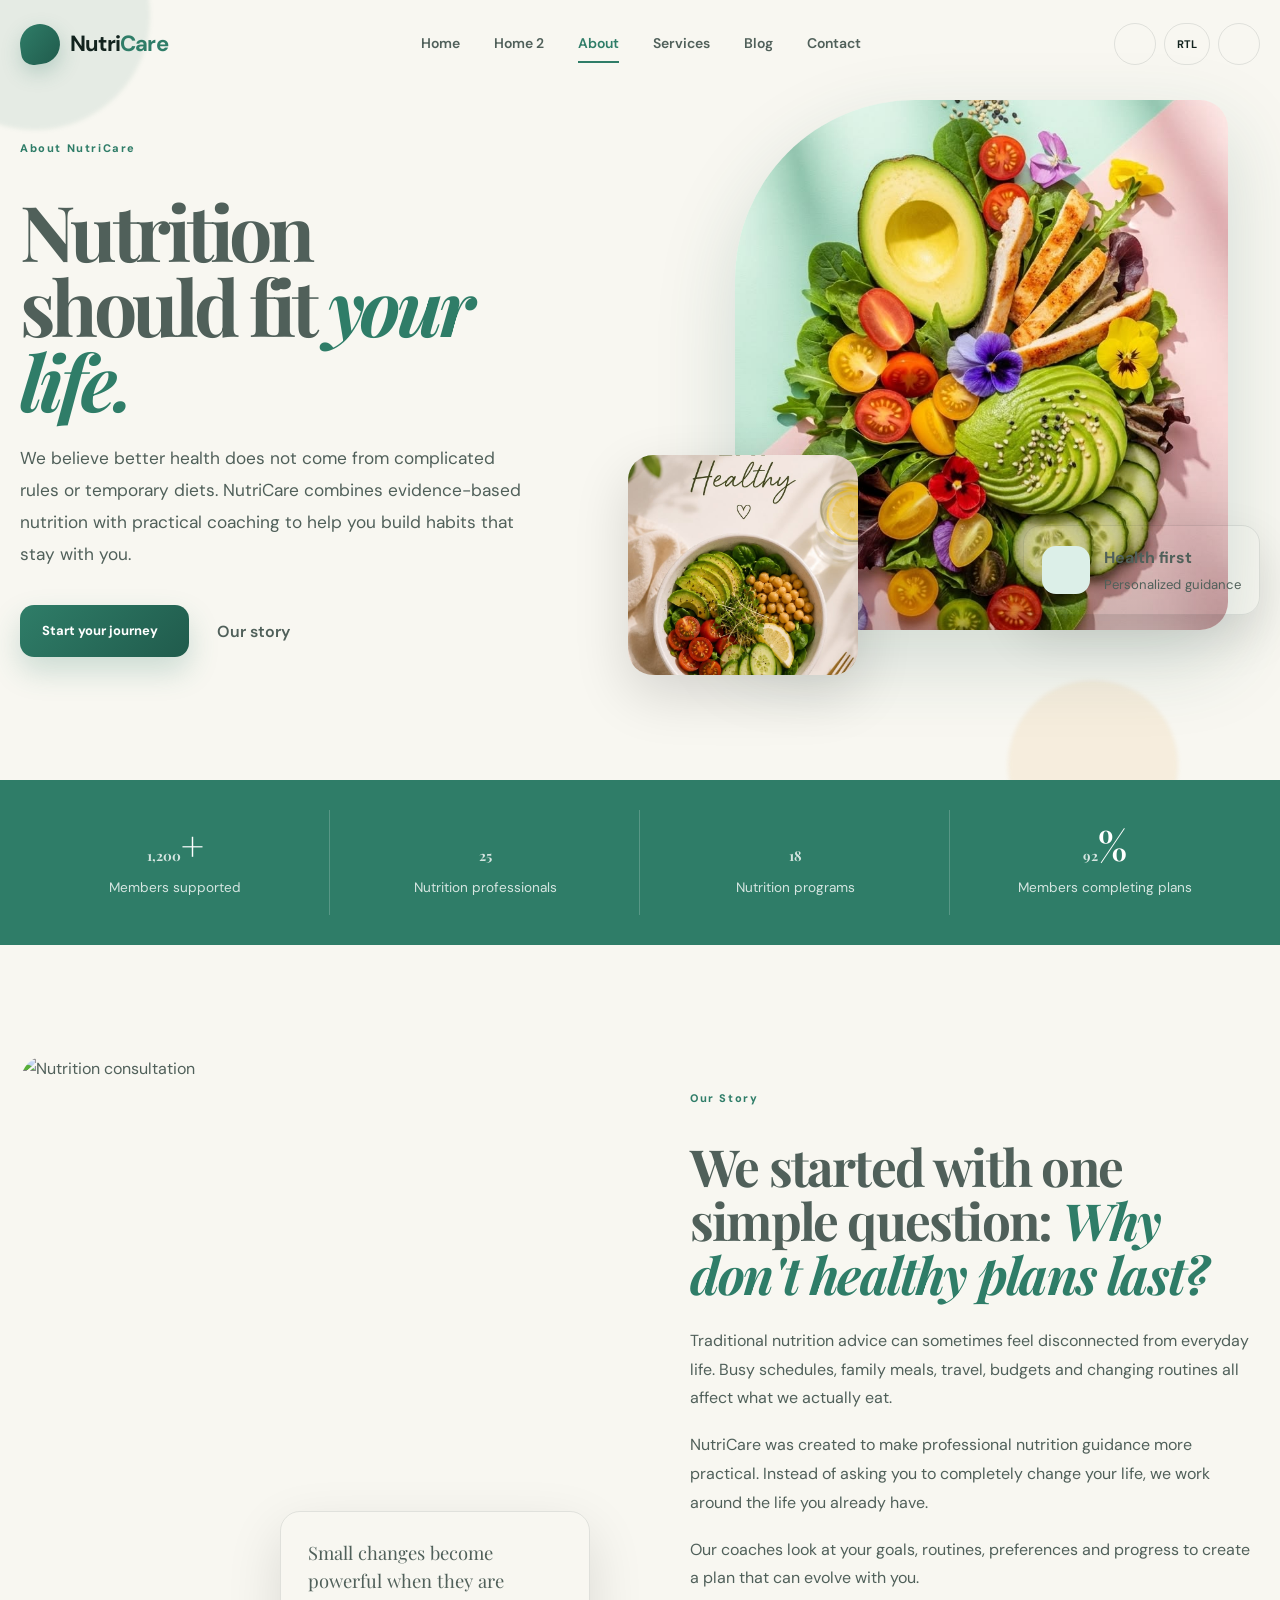
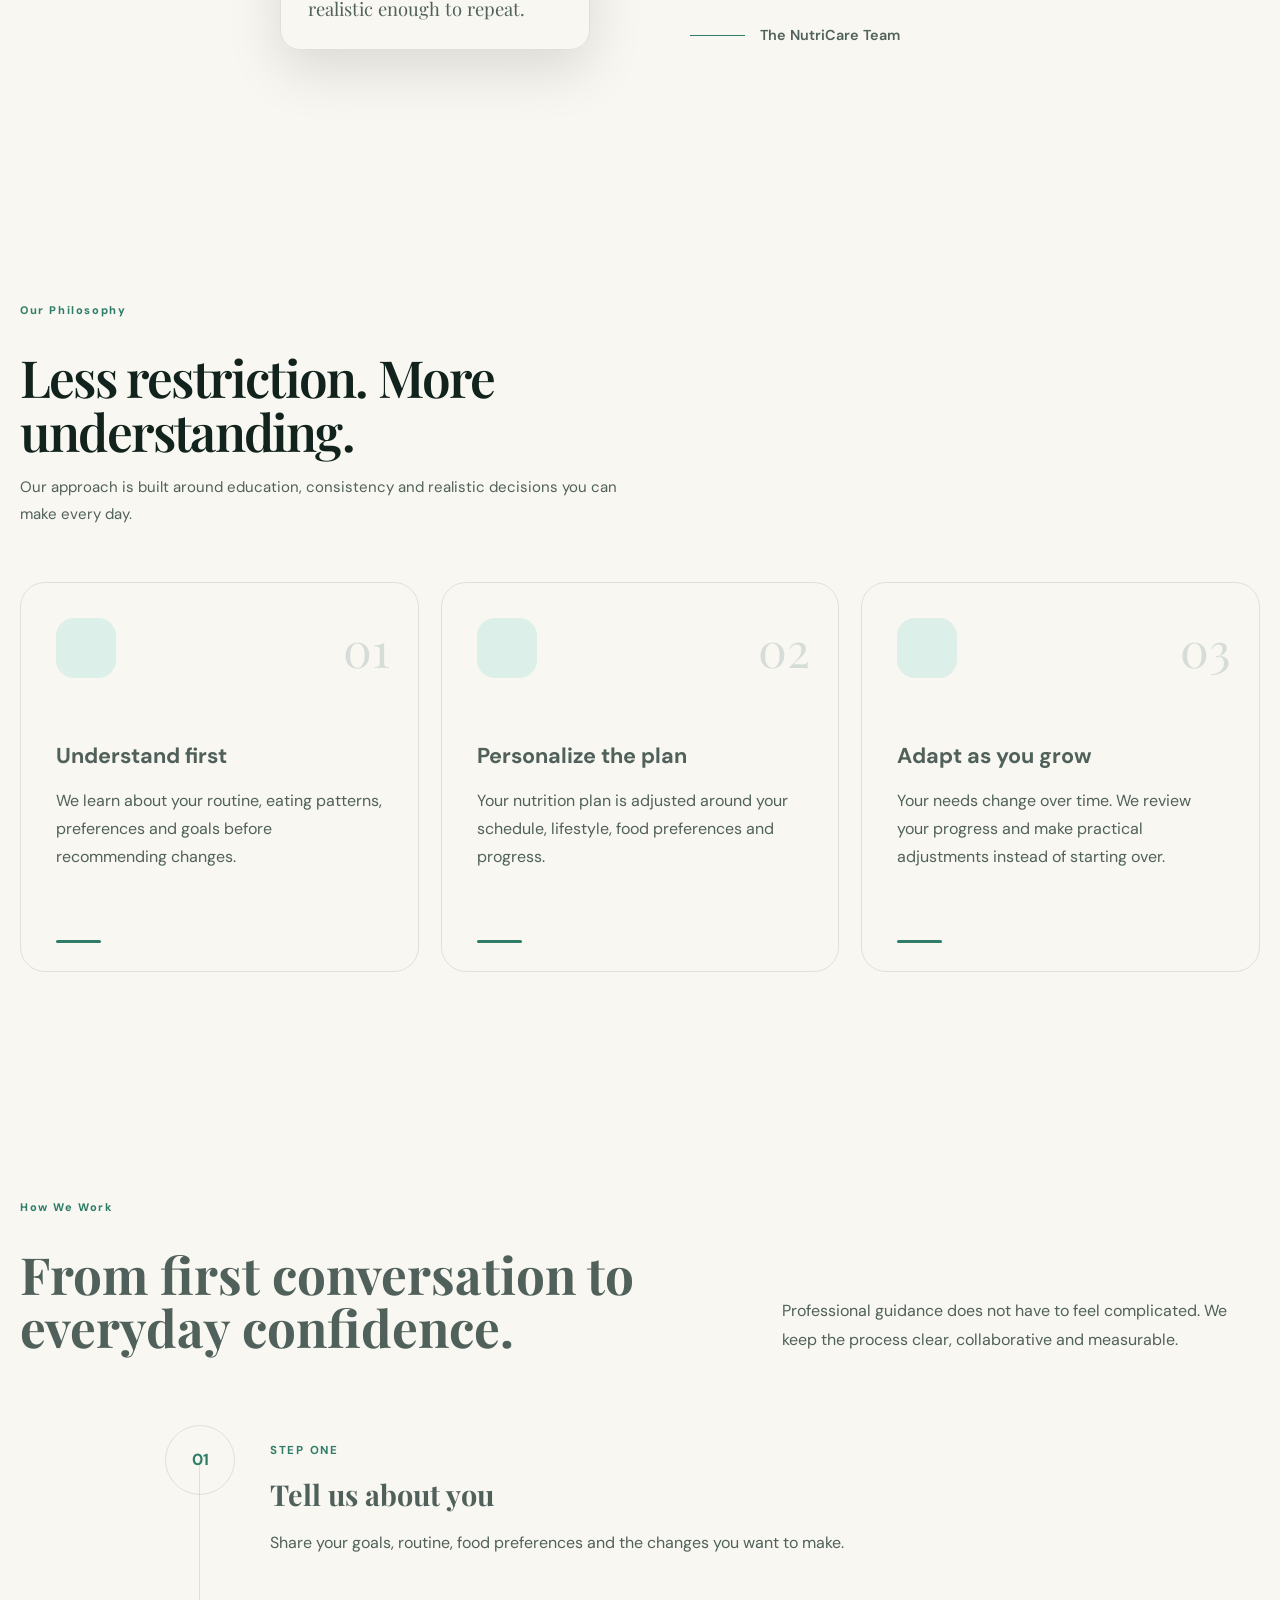
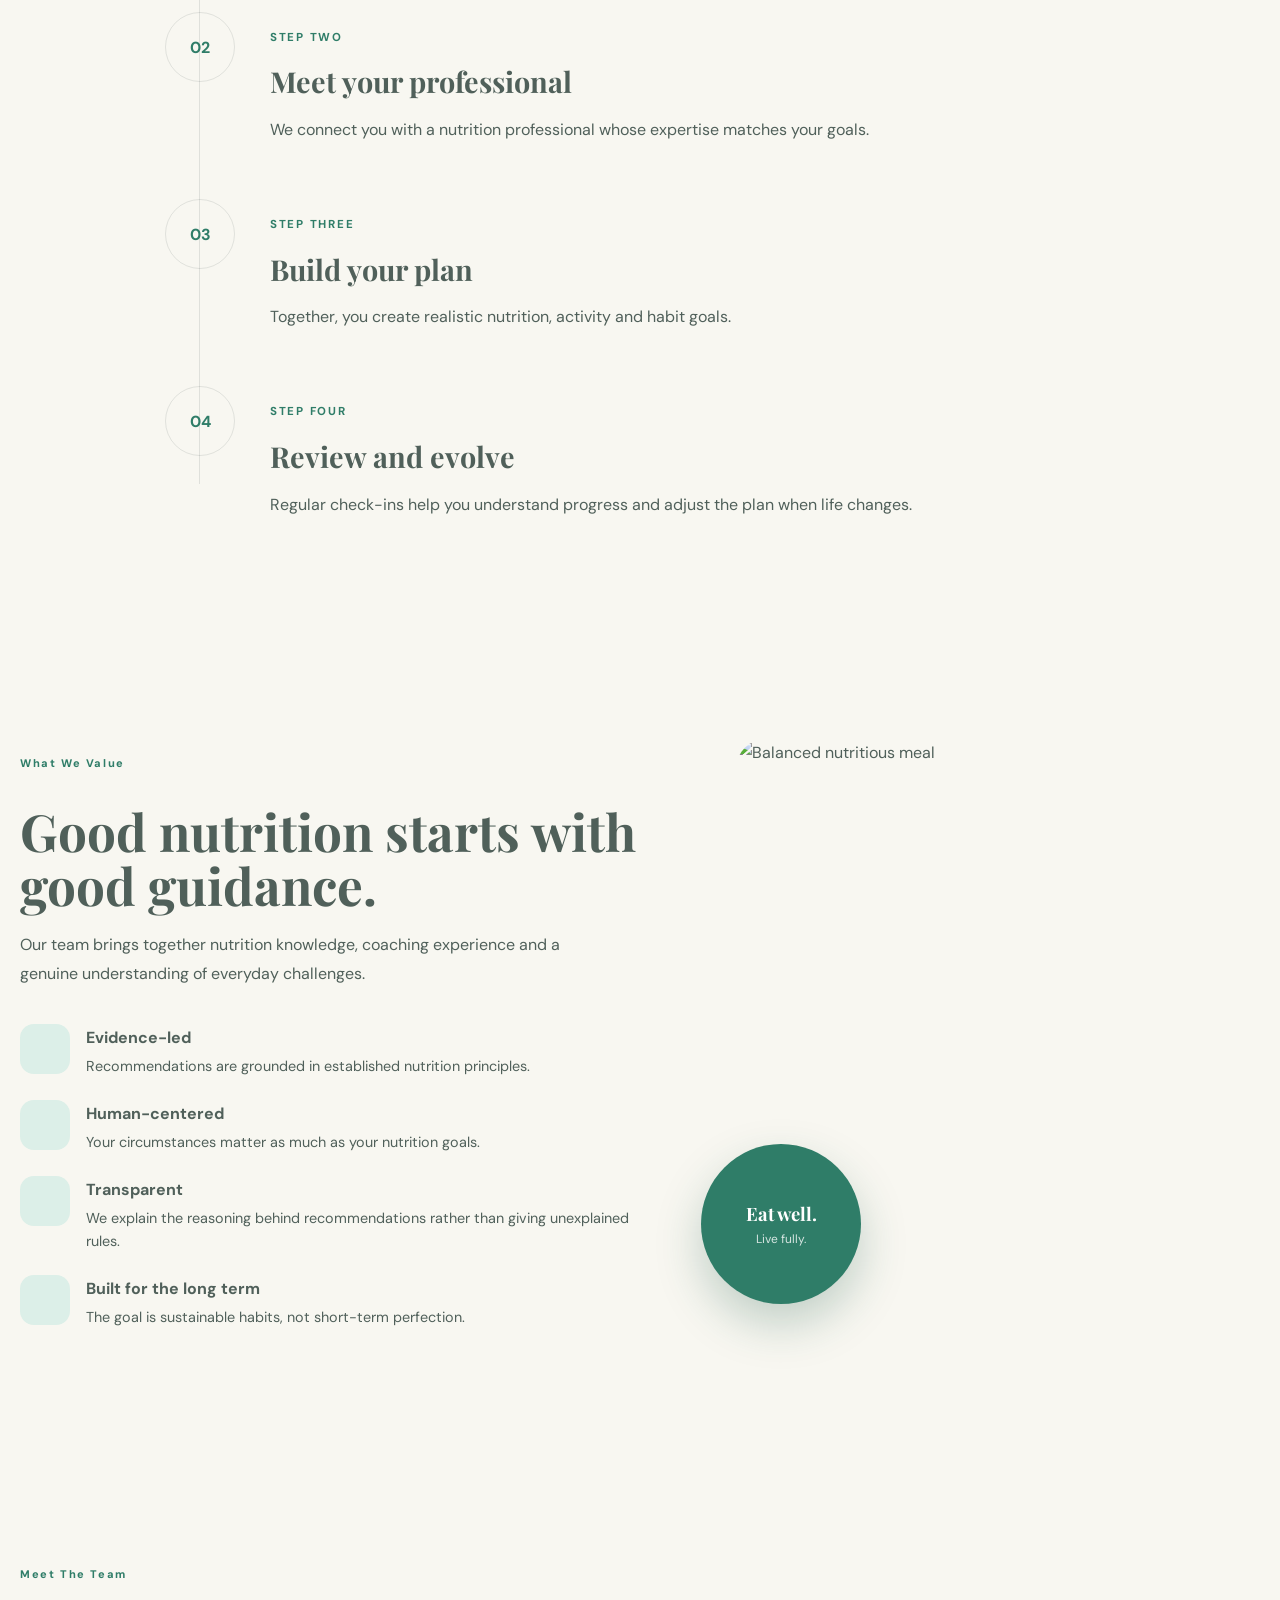
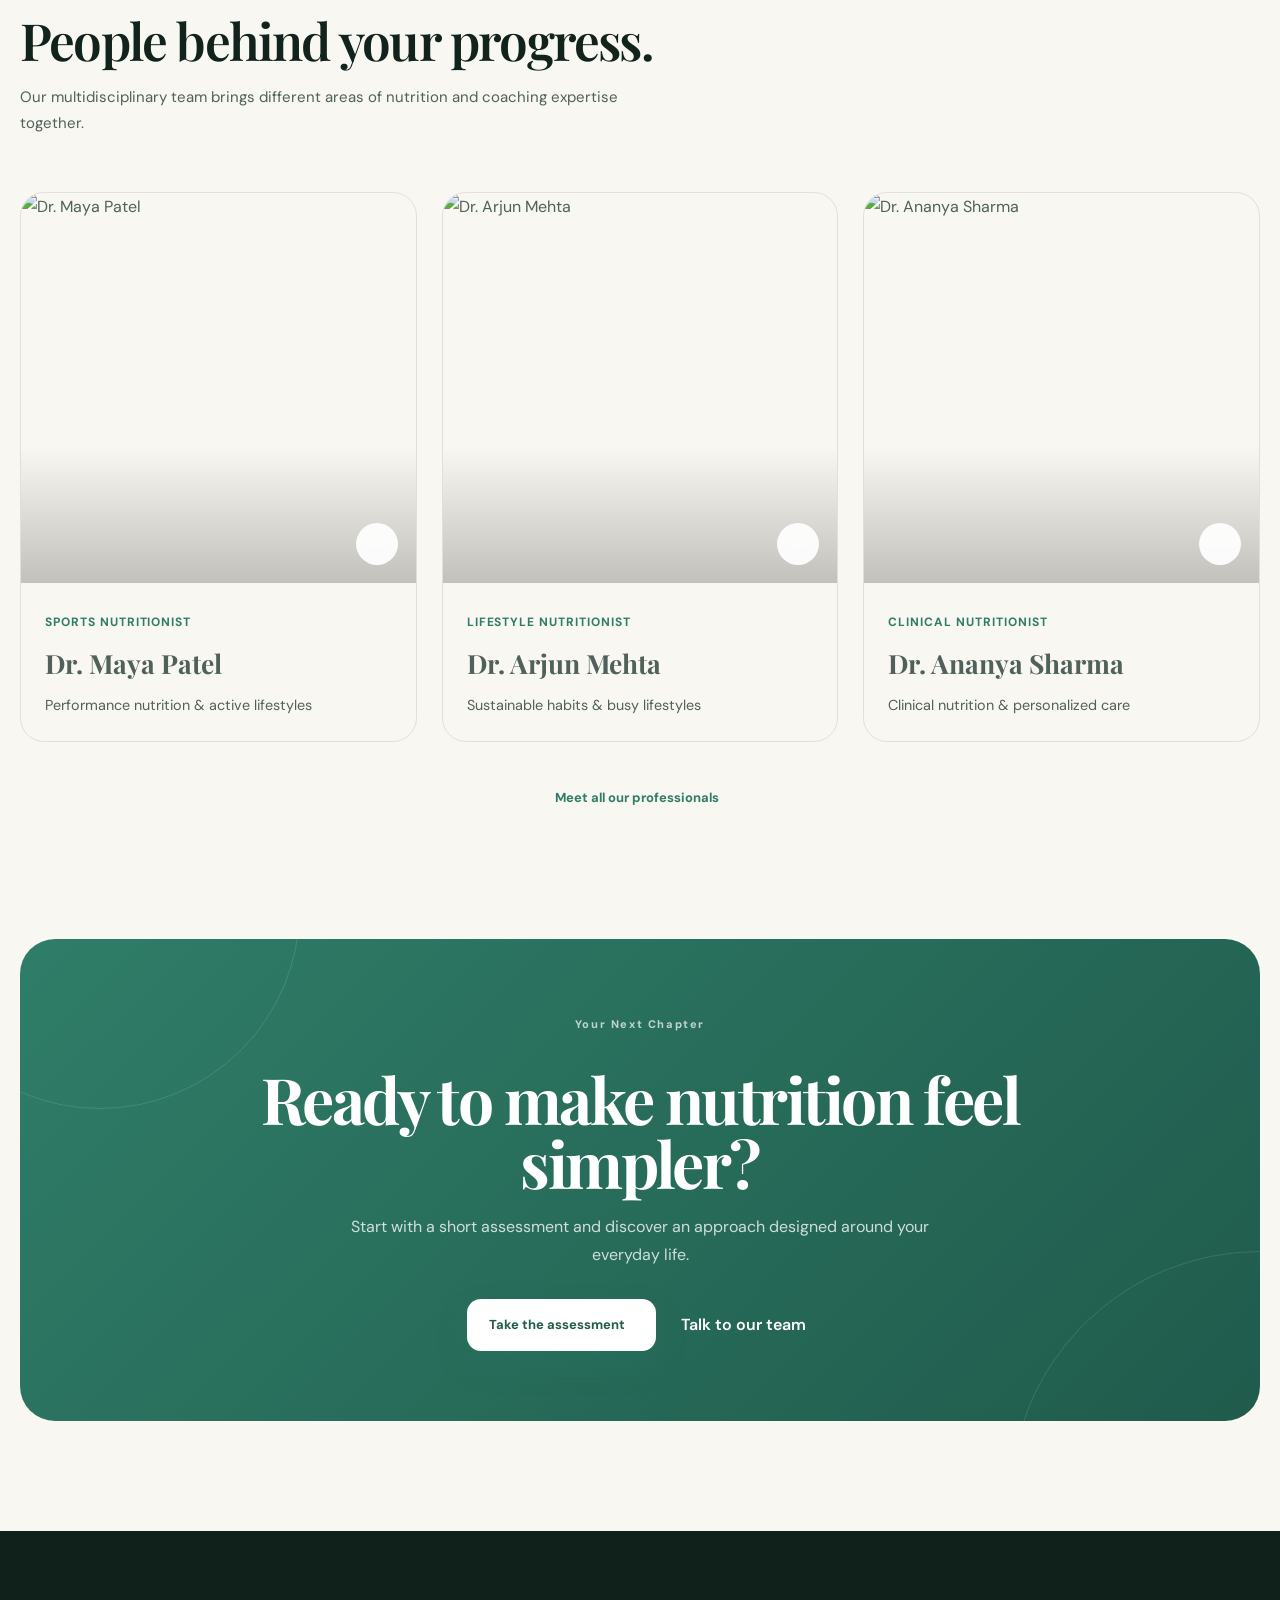
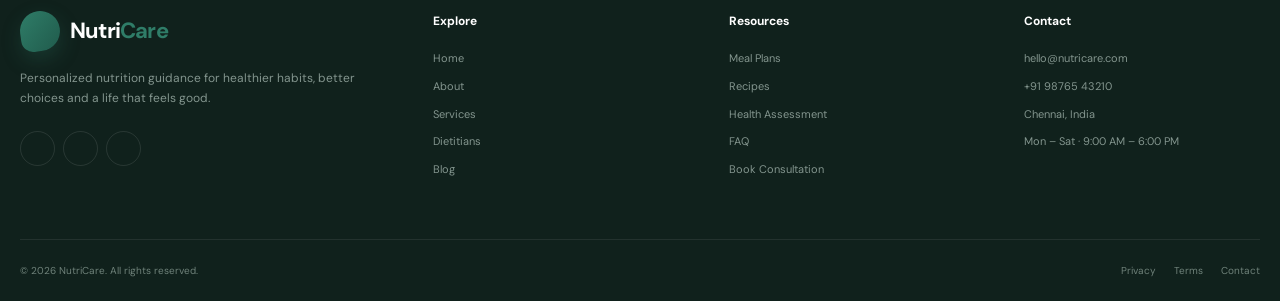
==== pages/about.html @ 92f29897 "initial commit" ====
<!DOCTYPE html>
<html lang="en" dir="ltr">

<head>
    <meta charset="UTF-8">

    <meta
        name="viewport"
        content="width=device-width, initial-scale=1.0"
    >

    <title>NutriCare | About Us</title>

    <meta
        name="description"
        content="Learn about NutriCare, our nutrition philosophy, expert team and approach to building healthier habits that last."
    >

    <meta name="author" content="NutriCare">

    <!-- Google Fonts -->
    <link rel="preconnect" href="https://fonts.googleapis.com">
    <link rel="preconnect" href="https://fonts.gstatic.com" crossorigin>

    <link
        href="https://fonts.googleapis.com/css2?family=DM+Sans:wght@400;500;600;700&family=Playfair+Display:wght@500;600;700&display=swap"
        rel="stylesheet"
    >

    <!-- Lucide Icons -->
    <script src="https://unpkg.com/lucide@latest"></script>

    <!-- Shared Brand CSS -->
    <link rel="stylesheet" href="../assets/css/style.css">

    <!-- About Page CSS -->
    <link rel="stylesheet" href="../assets/css/about.css">
</head>


<body>

<div class="scroll-progress" id="scrollProgress"></div>


<!-- =========================================================
     HEADER
========================================================= -->

<header class="site-header" id="siteHeader">

    <div class="container header-inner">

        <a href="../index.html" class="brand">
            <span class="brand-mark">
                <i data-lucide="leaf"></i>
            </span>

            <span class="brand-name">
                Nutri<span>Care</span>
            </span>
        </a>


        <nav class="desktop-nav" aria-label="Primary Navigation">

            <a href="../index.html" class="nav-link">
                Home
            </a>

            <a href="home2.html" class="nav-link">
                Home 2
            </a>

            <a href="about.html" class="nav-link active">
                About
            </a>

            <a href="services.html" class="nav-link">
                Services
            </a>

            <a href="blog.html" class="nav-link">
                Blog
            </a>

            <a href="contact.html" class="nav-link">
                Contact
            </a>

        </nav>


        <div class="header-actions">

            <button
                class="icon-btn"
                id="themeToggle"
                aria-label="Toggle theme"
                title="Toggle theme"
            >
                <i data-lucide="moon"></i>
            </button>


            <button
                class="rtl-toggle"
                id="rtlToggle"
                aria-label="Toggle RTL"
            >
                <span class="rtl-label">RTL</span>
            </button>


            <div class="profile-wrapper">

                <button
                    class="profile-btn"
                    id="profileButton"
                    aria-label="Account menu"
                >
                    <i data-lucide="user-round"></i>
                </button>


                <div
                    class="profile-dropdown"
                    id="profileDropdown"
                >

                    <div class="profile-dropdown-head">

                        <div class="profile-avatar">
                            <i data-lucide="user"></i>
                        </div>

                        <div>
                            <strong>Welcome to NutriCare</strong>
                            <span>Start your wellness journey</span>
                        </div>

                    </div>


                    <a href="login.html">
                        <i data-lucide="log-in"></i>
                        Login
                    </a>

                    <a href="signup.html">
                        <i data-lucide="user-plus"></i>
                        Create Account
                    </a>

                </div>

            </div>


            <button
                class="mobile-menu-btn"
                id="mobileMenuBtn"
                aria-label="Open navigation"
                aria-expanded="false"
            >
                <i data-lucide="menu"></i>
            </button>

        </div>

    </div>


    <div class="mobile-nav" id="mobileNav">

        <a href="../index.html">Home</a>
        <a href="home2.html">Home 2</a>
        <a href="about.html">About</a>
        <a href="services.html">Services</a>
        <a href="blog.html">Blog</a>
        <a href="contact.html">Contact</a>

        <div class="mobile-nav-divider"></div>

        <a href="login.html">
            <i data-lucide="log-in"></i>
            Login
        </a>

        <a href="signup.html">
            <i data-lucide="user-plus"></i>
            Sign Up
        </a>

    </div>

</header>



<!-- =========================================================
     MAIN
========================================================= -->

<main>


<!-- =========================================================
     ABOUT HERO
========================================================= -->

<section class="about-hero">

    <div class="about-hero-orb about-orb-one"></div>
    <div class="about-hero-orb about-orb-two"></div>

    <div class="container">

        <div class="about-hero-grid">

            <div class="about-hero-content reveal">

                <span class="section-label">
                    About NutriCare
                </span>

                <h1>
                    Nutrition should fit
                    <em>your life.</em>
                </h1>

                <p>
                    We believe better health does not come from
                    complicated rules or temporary diets. NutriCare
                    combines evidence-based nutrition with practical
                    coaching to help you build habits that stay with you.
                </p>


                <div class="about-hero-actions">

                    <a
                        href="assessment.html"
                        class="btn btn-primary"
                    >
                        Start your journey
                        <i data-lucide="arrow-up-right"></i>
                    </a>

                    <a
                        href="#our-story"
                        class="about-text-link"
                    >
                        Our story
                        <i data-lucide="arrow-down"></i>
                    </a>

                </div>

            </div>


            <div class="about-hero-visual reveal">

                <div class="about-image-main">

                    <img
                        src="/assets/images/aboutHeroImg.jpg"
                        alt="Healthy nutritious food"
                    >

                </div>


                <div class="about-floating-card">

                    <div class="floating-icon">
                        <i data-lucide="heart-pulse"></i>
                    </div>

                    <div>
                        <strong>Health first</strong>
                        <span>Personalized guidance</span>
                    </div>

                </div>


                <div class="about-image-small">

                    <img
                        src="/assets/images/abouthero.jpg"
                        alt="Fresh healthy meal"
                    >

                </div>

            </div>

        </div>

    </div>

</section>



<!-- =========================================================
     STATS
========================================================= -->

<section class="about-stats">

    <div class="container">

        <div class="about-stat-grid">

            <div class="about-stat reveal">
                <strong>
                    <span class="counter" data-target="1200">0</span>+
                </strong>

                <span>
                    Members supported
                </span>
            </div>


            <div class="about-stat reveal">
                <strong>
                    <span class="counter" data-target="25">0</span>
                </strong>

                <span>
                    Nutrition professionals
                </span>
            </div>


            <div class="about-stat reveal">
                <strong>
                    <span class="counter" data-target="18">0</span>
                </strong>

                <span>
                    Nutrition programs
                </span>
            </div>


            <div class="about-stat reveal">
                <strong>
                    <span class="counter" data-target="92">0</span>%
                </strong>

                <span>
                    Members completing plans
                </span>
            </div>

        </div>

    </div>

</section>



<!-- =========================================================
     OUR STORY
========================================================= -->

<section
    class="about-story section"
    id="our-story"
>

    <div class="container">

        <div class="about-story-grid">

            <div class="about-story-visual reveal">

                <div class="story-image">

                    <img
                        src="https://images.unsplash.com/photo-1556761175-b413da4baf72?w=1000&q=85"
                        alt="Nutrition consultation"
                    >

                </div>


                <div class="story-note">

                    <i data-lucide="quote"></i>

                    <p>
                        Small changes become powerful
                        when they are realistic enough to repeat.
                    </p>

                </div>

            </div>


            <div class="about-story-content reveal">

                <span class="section-label">
                    Our Story
                </span>

                <h2>
                    We started with one simple question:
                    <em>Why don't healthy plans last?</em>
                </h2>

                <p>
                    Traditional nutrition advice can sometimes feel
                    disconnected from everyday life. Busy schedules,
                    family meals, travel, budgets and changing routines
                    all affect what we actually eat.
                </p>

                <p>
                    NutriCare was created to make professional nutrition
                    guidance more practical. Instead of asking you to
                    completely change your life, we work around the life
                    you already have.
                </p>

                <p>
                    Our coaches look at your goals, routines, preferences
                    and progress to create a plan that can evolve with
                    you.
                </p>


                <div class="story-signature">

                    <div class="signature-line"></div>

                    <span>
                        The NutriCare Team
                    </span>

                </div>

            </div>

        </div>

    </div>

</section>



<!-- =========================================================
     PHILOSOPHY
========================================================= -->

<section class="about-philosophy section">

    <div class="container">

        <div class="section-heading reveal">

            <span class="section-label">
                Our Philosophy
            </span>

            <h2>
                Less restriction.
                More understanding.
            </h2>

            <p>
                Our approach is built around education, consistency
                and realistic decisions you can make every day.
            </p>

        </div>


        <div class="philosophy-grid">


            <article class="philosophy-card reveal">

                <div class="philosophy-number">
                    01
                </div>

                <div class="philosophy-icon">
                    <i data-lucide="scan-search"></i>
                </div>

                <h3>
                    Understand first
                </h3>

                <p>
                    We learn about your routine, eating patterns,
                    preferences and goals before recommending changes.
                </p>

                <span class="philosophy-line"></span>

            </article>



            <article class="philosophy-card reveal">

                <div class="philosophy-number">
                    02
                </div>

                <div class="philosophy-icon">
                    <i data-lucide="sliders-horizontal"></i>
                </div>

                <h3>
                    Personalize the plan
                </h3>

                <p>
                    Your nutrition plan is adjusted around your schedule,
                    lifestyle, food preferences and progress.
                </p>

                <span class="philosophy-line"></span>

            </article>



            <article class="philosophy-card reveal">

                <div class="philosophy-number">
                    03
                </div>

                <div class="philosophy-icon">
                    <i data-lucide="refresh-cw"></i>
                </div>

                <h3>
                    Adapt as you grow
                </h3>

                <p>
                    Your needs change over time. We review your progress
                    and make practical adjustments instead of starting over.
                </p>

                <span class="philosophy-line"></span>

            </article>


        </div>

    </div>

</section>



<!-- =========================================================
     HOW IT WORKS
========================================================= -->

<section class="about-process section">

    <div class="container">

        <div class="about-process-heading reveal">

            <div>

                <span class="section-label">
                    How We Work
                </span>

                <h2>
                    From first conversation
                    to everyday confidence.
                </h2>

            </div>

            <p>
                Professional guidance does not have to feel complicated.
                We keep the process clear, collaborative and measurable.
            </p>

        </div>


        <div class="process-timeline">


            <div class="process-item reveal">

                <div class="process-marker">
                    <span>01</span>
                </div>

                <div class="process-content">

                    <span>
                        STEP ONE
                    </span>

                    <h3>
                        Tell us about you
                    </h3>

                    <p>
                        Share your goals, routine, food preferences
                        and the changes you want to make.
                    </p>

                </div>

            </div>



            <div class="process-item reveal">

                <div class="process-marker">
                    <span>02</span>
                </div>

                <div class="process-content">

                    <span>
                        STEP TWO
                    </span>

                    <h3>
                        Meet your professional
                    </h3>

                    <p>
                        We connect you with a nutrition professional
                        whose expertise matches your goals.
                    </p>

                </div>

            </div>



            <div class="process-item reveal">

                <div class="process-marker">
                    <span>03</span>
                </div>

                <div class="process-content">

                    <span>
                        STEP THREE
                    </span>

                    <h3>
                        Build your plan
                    </h3>

                    <p>
                        Together, you create realistic nutrition,
                        activity and habit goals.
                    </p>

                </div>

            </div>



            <div class="process-item reveal">

                <div class="process-marker">
                    <span>04</span>
                </div>

                <div class="process-content">

                    <span>
                        STEP FOUR
                    </span>

                    <h3>
                        Review and evolve
                    </h3>

                    <p>
                        Regular check-ins help you understand progress
                        and adjust the plan when life changes.
                    </p>

                </div>

            </div>


        </div>

    </div>

</section>



<!-- =========================================================
     VALUES
========================================================= -->

<section class="about-values section">

    <div class="container">

        <div class="values-grid">


            <div class="values-content reveal">

                <span class="section-label">
                    What We Value
                </span>

                <h2>
                    Good nutrition starts
                    with good guidance.
                </h2>

                <p>
                    Our team brings together nutrition knowledge,
                    coaching experience and a genuine understanding
                    of everyday challenges.
                </p>


                <div class="value-list">

                    <div class="value-row">

                        <span class="value-icon">
                            <i data-lucide="shield-check"></i>
                        </span>

                        <div>
                            <h3>Evidence-led</h3>
                            <p>
                                Recommendations are grounded in
                                established nutrition principles.
                            </p>
                        </div>

                    </div>


                    <div class="value-row">

                        <span class="value-icon">
                            <i data-lucide="users"></i>
                        </span>

                        <div>
                            <h3>Human-centered</h3>
                            <p>
                                Your circumstances matter as much
                                as your nutrition goals.
                            </p>
                        </div>

                    </div>


                    <div class="value-row">

                        <span class="value-icon">
                            <i data-lucide="eye"></i>
                        </span>

                        <div>
                            <h3>Transparent</h3>
                            <p>
                                We explain the reasoning behind
                                recommendations rather than giving
                                unexplained rules.
                            </p>
                        </div>

                    </div>


                    <div class="value-row">

                        <span class="value-icon">
                            <i data-lucide="sprout"></i>
                        </span>

                        <div>
                            <h3>Built for the long term</h3>
                            <p>
                                The goal is sustainable habits,
                                not short-term perfection.
                            </p>
                        </div>

                    </div>

                </div>

            </div>


            <div class="values-visual reveal">

                <div class="values-image">

                    <img
                        src="https://images.unsplash.com/photo-1512621776951-a57141f2eefd?w=1000&q=85"
                        alt="Balanced nutritious meal"
                    >

                </div>


                <div class="values-badge">

                    <i data-lucide="leaf"></i>

                    <strong>
                        Eat well.
                    </strong>

                    <span>
                        Live fully.
                    </span>

                </div>

            </div>


        </div>

    </div>

</section>



<!-- =========================================================
     TEAM
========================================================= -->

<section class="about-team section">

    <div class="container">

        <div class="section-heading reveal">

            <span class="section-label">
                Meet The Team
            </span>

            <h2>
                People behind your progress.
            </h2>

            <p>
                Our multidisciplinary team brings different areas
                of nutrition and coaching expertise together.
            </p>

        </div>


        <div class="team-grid">


            <article class="team-card reveal">

                <div class="team-photo">

                    <img
                        src="https://images.unsplash.com/photo-1594824476967-48c8b964273f?w=700&q=85"
                        alt="Dr. Maya Patel"
                    >

                    <div class="team-social">
                        <a href="#" aria-label="LinkedIn">
                            <i data-lucide="linkedin"></i>
                        </a>
                    </div>

                </div>

                <div class="team-info">

                    <span>
                        Sports Nutritionist
                    </span>

                    <h3>
                        Dr. Maya Patel
                    </h3>

                    <p>
                        Performance nutrition &amp; active lifestyles
                    </p>

                </div>

            </article>



            <article class="team-card reveal">

                <div class="team-photo">

                    <img
                        src="https://images.unsplash.com/photo-1612349317150-e413f6a5b16d?w=700&q=85"
                        alt="Dr. Arjun Mehta"
                    >

                    <div class="team-social">
                        <a href="#" aria-label="LinkedIn">
                            <i data-lucide="linkedin"></i>
                        </a>
                    </div>

                </div>

                <div class="team-info">

                    <span>
                        Lifestyle Nutritionist
                    </span>

                    <h3>
                        Dr. Arjun Mehta
                    </h3>

                    <p>
                        Sustainable habits &amp; busy lifestyles
                    </p>

                </div>

            </article>



            <article class="team-card reveal">

                <div class="team-photo">

                    <img
                        src="https://images.unsplash.com/photo-1559839734-2b71ea197ec2?w=700&q=85"
                        alt="Dr. Ananya Sharma"
                    >

                    <div class="team-social">
                        <a href="#" aria-label="LinkedIn">
                            <i data-lucide="linkedin"></i>
                        </a>
                    </div>

                </div>

                <div class="team-info">

                    <span>
                        Clinical Nutritionist
                    </span>

                    <h3>
                        Dr. Ananya Sharma
                    </h3>

                    <p>
                        Clinical nutrition &amp; personalized care
                    </p>

                </div>

            </article>


        </div>


        <div class="team-footer reveal">

            <a
                href="dietitians.html"
                class="text-link"
            >
                Meet all our professionals
                <i data-lucide="arrow-up-right"></i>
            </a>

        </div>

    </div>

</section>



<!-- =========================================================
     CTA
========================================================= -->

<section class="about-cta section">

    <div class="container">

        <div class="about-cta-card reveal">

            <div class="cta-shape cta-shape-one"></div>
            <div class="cta-shape cta-shape-two"></div>


            <div class="about-cta-content">

                <span class="section-label">
                    Your Next Chapter
                </span>

                <h2>
                    Ready to make nutrition
                    feel simpler?
                </h2>

                <p>
                    Start with a short assessment and discover
                    an approach designed around your everyday life.
                </p>

                <div class="about-cta-actions">

                    <a
                        href="assessment.html"
                        class="btn btn-primary"
                    >
                        Take the assessment
                        <i data-lucide="arrow-up-right"></i>
                    </a>

                    <a
                        href="contact.html"
                        class="about-cta-link"
                    >
                        Talk to our team
                        <i data-lucide="arrow-right"></i>
                    </a>

                </div>

            </div>

        </div>

    </div>

</section>


</main>



<!-- =========================================================
     FOOTER
========================================================= -->

<footer class="site-footer">

    <div class="container">

        <div class="footer-main">


            <div class="footer-brand">

                <a
                    href="../index.html"
                    class="brand footer-logo"
                >

                    <span class="brand-mark">
                        <i data-lucide="leaf"></i>
                    </span>

                    <span class="brand-name">
                        Nutri<span>Care</span>
                    </span>

                </a>


                <p>
                    Personalized nutrition guidance for healthier
                    habits, better choices and a life that feels good.
                </p>


                <div class="social-links">

                    <a href="#" aria-label="Instagram">
                        <i data-lucide="instagram"></i>
                    </a>

                    <a href="#" aria-label="Facebook">
                        <i data-lucide="facebook"></i>
                    </a>

                    <a href="#" aria-label="LinkedIn">
                        <i data-lucide="linkedin"></i>
                    </a>

                </div>

            </div>



            <div class="footer-column">

                <h4>Explore</h4>

                <a href="../index.html">Home</a>
                <a href="about.html">About</a>
                <a href="services.html">Services</a>
                <a href="dietitians.html">Dietitians</a>
                <a href="blog.html">Blog</a>

            </div>



            <div class="footer-column">

                <h4>Resources</h4>

                <a href="meal-plans.html">Meal Plans</a>
                <a href="recipes.html">Recipes</a>
                <a href="assessment.html">Health Assessment</a>
                <a href="faq.html">FAQ</a>
                <a href="booking.html">Book Consultation</a>

            </div>



            <div class="footer-column">

                <h4>Contact</h4>

                <a href="mailto:hello@nutricare.com">
                    hello@nutricare.com
                </a>

                <a href="tel:+919876543210">
                    +91 98765 43210
                </a>

                <span>
                    Chennai, India
                </span>

                <span>
                    Mon – Sat · 9:00 AM – 6:00 PM
                </span>

            </div>


        </div>



        <div class="footer-bottom">

            <span>
                © 2026 NutriCare. All rights reserved.
            </span>

            <div>

                <a href="privacy-policy.html">
                    Privacy
                </a>

                <a href="terms.html">
                    Terms
                </a>

                <a href="contact.html">
                    Contact
                </a>

            </div>

        </div>

    </div>

</footer>



<!-- =========================================================
     BACK TO TOP
========================================================= -->

<button
    class="back-to-top"
    id="backToTop"
    aria-label="Back to top"
>
    <i data-lucide="arrow-up"></i>
</button>



<!-- =========================================================
     TOAST
========================================================= -->

<div
    class="toast"
    id="toast"
    role="status"
    aria-live="polite"
>

    <i data-lucide="check-circle"></i>

    <span id="toastMessage">
        Success
    </span>

</div>



<!-- =========================================================
     JAVASCRIPT
========================================================= -->

<script src="../assets/js/main.js"></script>
<script src="../assets/js/about.js"></script>

</body>
</html>
---- assets/css/style.css ----
/* =========================================================
   NUTRICARE
   MAIN STYLESHEET
========================================================= */


/* =========================================================
   01. ROOT
========================================================= */

:root {

    --primary: #2f7d68;
    --primary-dark: #205b4c;
    --primary-light: #dcefe8;

    --accent: #e8ad67;
    --accent-soft: #f7e4ca;

    --cream: #f8f7f1;
    --cream-dark: #efeee6;

    --white: #ffffff;

    --dark: #12231e;
    --dark-soft: #1d302a;

    --text: #50605a;
    --text-light: #71807a;

    --border: rgba(18, 35, 30, 0.10);

    --shadow-sm:
        0 8px 25px rgba(18, 35, 30, 0.06);

    --shadow-md:
        0 18px 45px rgba(18, 35, 30, 0.10);

    --shadow-lg:
        0 30px 80px rgba(18, 35, 30, 0.14);

    --radius-sm: 12px;
    --radius-md: 20px;
    --radius-lg: 32px;
    --radius-xl: 44px;

    --container: 1240px;

    --font-body:
        "DM Sans",
        sans-serif;

    --font-display:
        "Playfair Display",
        serif;

    --transition:
        280ms cubic-bezier(.2,.8,.2,1);
}


/* =========================================================
   DARK THEME
========================================================= */

html.dark {

    --cream: #0d1916;
    --cream-dark: #14231f;

    --white: #15251f;

    --dark: #f2f5f1;
    --dark-soft: #dbe4df;

    --text: #b5c3bd;
    --text-light: #8fa099;

    --border: rgba(255,255,255,.09);

    --shadow-sm:
        0 8px 25px rgba(0,0,0,.20);

    --shadow-md:
        0 18px 45px rgba(0,0,0,.25);

    --shadow-lg:
        0 30px 80px rgba(0,0,0,.35);
}


/* =========================================================
   RESET
========================================================= */

* {
    margin: 0;
    padding: 0;
    box-sizing: border-box;
}

html {
    scroll-behavior: smooth;
    scroll-padding-top: 100px;
}

body {

    font-family: var(--font-body);

    background: var(--cream);

    color: var(--text);

    line-height: 1.7;

    overflow-x: hidden;

    transition:
        background-color .3s ease,
        color .3s ease;
}

body.menu-open {
    overflow: hidden;
}

img {
    display: block;
    width: 100%;
}

a {
    color: inherit;
    text-decoration: none;
}

button,
input {
    font: inherit;
}

button {
    border: 0;
    cursor: pointer;
}

ul {
    list-style: none;
}


/* =========================================================
   UTILITIES
========================================================= */

.container {

    width: min(
        calc(100% - 40px),
        var(--container)
    );

    margin-inline: auto;
}

.section {
    padding-block: 110px;
}

.sr-only {

    position: absolute;

    width: 1px;
    height: 1px;

    padding: 0;
    margin: -1px;

    overflow: hidden;

    clip: rect(0,0,0,0);

    white-space: nowrap;

    border: 0;
}


/* =========================================================
   SCROLL PROGRESS
========================================================= */

.scroll-progress {

    position: fixed;

    top: 0;
    left: 0;

    width: 0;
    height: 4px;

    background:
        linear-gradient(
            90deg,
            var(--primary),
            var(--accent)
        );

    z-index: 9999;

    transition: width .1s linear;
}


/* =========================================================
   HEADER
========================================================= */

.site-header {

    position: fixed;

    top: 0;
    left: 0;

    width: 100%;

    z-index: 1000;

    transition:
        background-color var(--transition),
        box-shadow var(--transition),
        backdrop-filter var(--transition);
}

.site-header.scrolled {

    background:
        color-mix(
            in srgb,
            var(--cream) 88%,
            transparent
        );

    backdrop-filter: blur(18px);

    box-shadow:
        0 8px 35px rgba(18,35,30,.08);
}

.header-inner {

    min-height: 88px;

    display: flex;

    align-items: center;

    justify-content: space-between;

    gap: 30px;
}


/* =========================================================
   BRAND
========================================================= */

.brand {

    display: inline-flex;

    align-items: center;

    gap: 10px;

    flex-shrink: 0;
}

.brand-mark {

    width: 40px;
    height: 40px;

    display: grid;
    place-items: center;

    color: white;

    background:
        linear-gradient(
            135deg,
            var(--primary),
            var(--primary-dark)
        );

    border-radius:
        50% 50% 50% 12px;

    transform: rotate(-8deg);

    box-shadow:
        0 8px 20px rgba(47,125,104,.25);
}

.brand-mark svg {
    width: 20px;
    transform: rotate(8deg);
}

.brand-name {

    font-size: 22px;

    font-weight: 700;

    letter-spacing: -.8px;

    color: var(--dark);
}

.brand-name span {
    color: var(--primary);
}


/* =========================================================
   DESKTOP NAV
========================================================= */

.desktop-nav {

    display: flex;

    align-items: center;

    gap: 6px;

    margin-inline: auto;
}

.nav-link {

    position: relative;

    padding: 9px 14px;

    color: var(--text);

    font-size: 14px;

    font-weight: 600;

    transition:
        color var(--transition);
}

.nav-link::after {

    content: "";

    position: absolute;

    left: 14px;
    right: 14px;

    bottom: 2px;

    height: 2px;

    background: var(--primary);

    transform: scaleX(0);

    transform-origin: center;

    transition:
        transform var(--transition);
}

.nav-link:hover,
.nav-link.active {
    color: var(--primary);
}

.nav-link:hover::after,
.nav-link.active::after {
    transform: scaleX(1);
}


/* =========================================================
   HEADER ACTIONS
========================================================= */

.header-actions {

    display: flex;

    align-items: center;

    gap: 8px;
}

.icon-btn,
.profile-btn,
.rtl-toggle {

    width: 42px;
    height: 42px;

    display: grid;
    place-items: center;

    color: var(--dark);

    background: transparent;

    border: 1px solid var(--border);

    border-radius: 50%;

    transition:
        background var(--transition),
        color var(--transition),
        transform var(--transition);
}

.icon-btn:hover,
.profile-btn:hover,
.rtl-toggle:hover {

    background: var(--primary);

    color: white;

    transform: translateY(-2px);
}

.icon-btn svg,
.profile-btn svg {
    width: 18px;
}

.rtl-toggle {

    width: auto;

    padding-inline: 12px;

    display: flex;

    gap: 6px;

    border-radius: 30px;

    font-size: 11px;

    font-weight: 700;
}

.rtl-toggle svg {
    width: 15px;
}


/* =========================================================
   PROFILE
========================================================= */

.profile-wrapper {
    position: relative;
}

.profile-dropdown {

    position: absolute;

    top: calc(100% + 14px);

    inset-inline-end: 0;

    width: 285px;

    padding: 10px;

    background: var(--white);

    border: 1px solid var(--border);

    border-radius: 20px;

    box-shadow: var(--shadow-lg);

    opacity: 0;

    visibility: hidden;

    transform:
        translateY(-8px)
        scale(.97);

    transform-origin: top right;

    transition:
        opacity var(--transition),
        visibility var(--transition),
        transform var(--transition);
}

.profile-dropdown.show {

    opacity: 1;

    visibility: visible;

    transform:
        translateY(0)
        scale(1);
}

.profile-dropdown-head {

    display: flex;

    gap: 12px;

    padding: 12px;

    margin-bottom: 5px;

    background: var(--cream);

    border-radius: 14px;
}

.profile-avatar {

    width: 40px;
    height: 40px;

    flex-shrink: 0;

    display: grid;
    place-items: center;

    color: var(--primary);

    background: var(--primary-light);

    border-radius: 50%;
}

.profile-dropdown-head strong {

    display: block;

    color: var(--dark);

    font-size: 13px;
}

.profile-dropdown-head span {

    display: block;

    margin-top: 2px;

    color: var(--text-light);

    font-size: 11px;
}

.profile-dropdown > a {

    display: flex;

    align-items: center;

    gap: 10px;

    padding: 11px 12px;

    color: var(--text);

    font-size: 13px;

    font-weight: 600;

    border-radius: 10px;

    transition:
        background var(--transition),
        color var(--transition);
}

.profile-dropdown > a:hover {

    color: var(--primary);

    background: var(--primary-light);
}

.profile-dropdown > a svg {
    width: 16px;
}


/* =========================================================
   MOBILE NAV
========================================================= */

.mobile-menu-btn {
    display: none;

    width: 42px;
    height: 42px;

    place-items: center;

    color: var(--dark);

    background: transparent;

    border: 1px solid var(--border);

    border-radius: 50%;
}

.mobile-nav {
    display: none;
}


/* =========================================================
   HERO
========================================================= */

.hero-section {

    position: relative;

    min-height: 780px;

    padding-top: 160px;
    padding-bottom: 110px;

    overflow: hidden;

    background:
        radial-gradient(
            circle at 85% 25%,
            rgba(47,125,104,.13),
            transparent 30%
        ),
        radial-gradient(
            circle at 10% 80%,
            rgba(232,173,103,.12),
            transparent 25%
        ),
        var(--cream);
}

.hero-grid {

    position: relative;

    z-index: 2;

    display: grid;

    grid-template-columns:
        minmax(0, 1fr)
        minmax(0, 1fr);

    align-items: center;

    gap: 70px;
}

.hero-content {
    max-width: 650px;
}

.eyebrow {

    display: inline-flex;

    align-items: center;

    gap: 8px;

    padding: 7px 12px;

    margin-bottom: 22px;

    color: var(--primary);

    background: var(--primary-light);

    border: 1px solid rgba(47,125,104,.12);

    border-radius: 50px;

    font-size: 11px;

    font-weight: 800;

    letter-spacing: 1.4px;
}

.eyebrow-dot {

    width: 7px;
    height: 7px;

    background: var(--primary);

    border-radius: 50%;

    animation: pulse 2s infinite;
}

.hero-content h1 {

    color: var(--dark);

    font-family: var(--font-display);

    font-size:
        clamp(52px, 6vw, 84px);

    line-height: 1.02;

    letter-spacing: -3px;

    font-weight: 600;
}

.hero-content h1 span {

    display: block;

    color: var(--primary);

    font-style: italic;
}

.hero-description {

    max-width: 570px;

    margin-top: 25px;

    color: var(--text);

    font-size: 17px;

    line-height: 1.8;
}

.hero-description strong {
    color: var(--dark);
}

.hero-actions {

    display: flex;

    flex-wrap: wrap;

    gap: 12px;

    margin-top: 34px;
}


/* =========================================================
   BUTTONS
========================================================= */

.btn {

    min-height: 52px;

    display: inline-flex;

    align-items: center;

    justify-content: center;

    gap: 9px;

    padding-inline: 22px;

    border-radius: 14px;

    font-size: 13px;

    font-weight: 700;

    transition:
        transform var(--transition),
        box-shadow var(--transition),
        background var(--transition);
}

.btn svg {
    width: 17px;
}

.btn:hover {

    transform: translateY(-3px);

}

.btn-primary {

    color: white;

    background:
        linear-gradient(
            135deg,
            var(--primary),
            var(--primary-dark)
        );

    box-shadow:
        0 14px 30px rgba(47,125,104,.22);
}

.btn-primary:hover {

    box-shadow:
        0 18px 40px rgba(47,125,104,.32);
}

.btn-outline {

    color: var(--dark);

    background: transparent;

    border: 1px solid var(--border);
}

.btn-outline:hover {

    color: var(--primary);

    border-color: var(--primary-light);

    background: var(--primary-light);
}

.btn-dark {

    color: white;

    background: var(--dark);
}

.btn-light {

    color: var(--dark);

    background: white;

    box-shadow: var(--shadow-sm);
}

.btn-outline-dark {

    color: var(--dark);

    background: transparent;

    border: 1px solid var(--border);
}


/* =========================================================
   HERO TRUST
========================================================= */

.hero-trust {

    display: flex;

    align-items: center;

    gap: 14px;

    margin-top: 34px;
}

.avatar-stack {

    display: flex;

    align-items: center;
}

.avatar-stack img,
.avatar-more {

    width: 38px;
    height: 38px;

    border: 3px solid var(--cream);

    border-radius: 50%;

    object-fit: cover;

    margin-inline-start: -9px;
}

.avatar-stack img:first-child {
    margin-inline-start: 0;
}

.avatar-more {

    display: grid;
    place-items: center;

    color: var(--primary);

    background: var(--primary-light);

    font-size: 10px;

    font-weight: 800;
}

.stars {

    color: #e8a94f;

    letter-spacing: 2px;

    font-size: 12px;
}

.trust-copy span {

    display: block;

    margin-top: 1px;

    color: var(--text-light);

    font-size: 11px;
}


/* =========================================================
   HERO VISUAL
========================================================= */

.hero-visual {

    position: relative;

    min-height: 570px;

    display: grid;

    place-items: center;
}

.hero-image-wrapper {

    position: relative;

    width: min(100%, 500px);

    aspect-ratio: .82;

    margin-inline: auto;
}

.hero-image-bg {

    position: absolute;

    inset: 8% -8% -6% 8%;

    background:
        linear-gradient(
            145deg,
            var(--primary-light),
            var(--accent-soft)
        );

    border-radius:
        48% 52% 42% 58% /
        55% 42% 58% 45%;

    transform: rotate(-7deg);

    animation: blobFloat 7s ease-in-out infinite;
}

.hero-main-image {

    position: absolute;

    inset: 4% 0 0 0;

    width: 100%;
    height: 92%;

    object-fit: cover;

    border-radius:
        45% 45% 32px 32px;

    box-shadow: var(--shadow-lg);

    animation: heroImageFloat 6s ease-in-out infinite;
}


/* =========================================================
   FLOATING CARDS
========================================================= */

.floating-card {

    position: absolute;

    display: flex;

    align-items: center;

    gap: 10px;

    padding: 13px;

    background:
        color-mix(
            in srgb,
            var(--white) 92%,
            transparent
        );

    backdrop-filter: blur(15px);

    border: 1px solid rgba(255,255,255,.65);

    border-radius: 17px;

    box-shadow: var(--shadow-md);

    z-index: 5;
}

.floating-card span {

    display: block;

    color: var(--text-light);

    font-size: 9px;
}

.floating-card strong {

    display: block;

    color: var(--dark);

    font-size: 11px;
}

.nutrition-card {

    top: 14%;
    inset-inline-start: -7%;

    min-width: 215px;

    animation: cardFloat 5s ease-in-out infinite;
}

.floating-icon {

    width: 40px;
    height: 40px;

    display: grid;
    place-items: center;

    border-radius: 12px;
}

.floating-icon.green {

    color: var(--primary);

    background: var(--primary-light);
}

.floating-icon svg {
    width: 19px;
}

.check-circle {

    width: 20px;
    height: 20px;

    display: grid;
    place-items: center;

    margin-inline-start: auto;

    color: white;

    background: var(--primary);

    border-radius: 50%;
}

.check-circle svg {
    width: 12px;
}

.water-card {

    right: -7%;
    bottom: 20%;

    animation:
        cardFloat 5s 1s ease-in-out infinite;
}

.water-icon {

    width: 37px;
    height: 37px;

    display: grid;
    place-items: center;

    color: #4899c4;

    background: #e1f2fa;

    border-radius: 11px;
}

.water-icon svg {
    width: 18px;
}

.mini-progress {

    width: 50px;
    height: 5px;

    overflow: hidden;

    background: #dce5e1;

    border-radius: 10px;
}

.mini-progress span {

    display: block;

    width: 75%;
    height: 100%;

    background: #4899c4;

    border-radius: inherit;
}

.calorie-card {

    left: 5%;
    bottom: 4%;

    animation:
        cardFloat 5s 1.7s ease-in-out infinite;
}

.calorie-ring {

    width: 48px;
    height: 48px;

    display: grid;
    place-items: center;

    border-radius: 50%;

    background:
        conic-gradient(
            var(--primary) 72%,
            var(--primary-light) 0
        );
}

.calorie-ring::after {

    content: "";

    position: absolute;

    width: 35px;
    height: 35px;

    background: var(--white);

    border-radius: 50%;
}

.calorie-ring span {

    position: relative;

    z-index: 1;

    color: var(--dark);

    font-size: 9px;

    font-weight: 800;
}


/* =========================================================
   ORBS
========================================================= */

.hero-orb {

    position: absolute;

    border-radius: 50%;

    filter: blur(1px);

    opacity: .5;
}

.orb-one {

    width: 120px;
    height: 120px;

    top: 22%;
    right: 4%;

    background: var(--accent-soft);

    animation:
        orbFloat 8s ease-in-out infinite;
}

.orb-two {

    width: 70px;
    height: 70px;

    left: 4%;
    bottom: 16%;

    background: var(--primary-light);

    animation:
        orbFloat 6s 1s ease-in-out infinite;
}


/* =========================================================
   STATS
========================================================= */

.stats-section {

    position: relative;

    z-index: 5;

    margin-top: -1px;

    padding-block: 25px;

    background: var(--white);

    border-block: 1px solid var(--border);
}

.stats-grid {

    display: grid;

    grid-template-columns:
        repeat(4, 1fr);

    gap: 20px;
}

.stat-item {

    display: flex;

    align-items: center;

    justify-content: center;

    gap: 13px;

    padding: 18px;

    border-inline-end: 1px solid var(--border);
}

.stat-item:last-child {
    border-inline-end: 0;
}

.stat-icon {

    width: 42px;
    height: 42px;

    display: grid;
    place-items: center;

    color: var(--primary);

    background: var(--primary-light);

    border-radius: 12px;
}

.stat-icon svg {
    width: 19px;
}

.stat-item strong {

    display: block;

    color: var(--dark);

    font-size: 23px;

    line-height: 1.1;
}

.stat-item > div:last-child span {

    display: block;

    margin-top: 3px;

    color: var(--text-light);

    font-size: 11px;
}


/* =========================================================
   SECTION HEADINGS
========================================================= */

.section-label {

    display: inline-block;

    margin-bottom: 13px;

    color: var(--primary);

    font-size: 11px;

    font-weight: 800;

    letter-spacing: 1.6px;
}

.section-label.light {
    color: #c7e8dc;
}

.section-heading h2,
.intro-content h2,
.journey-heading h2,
.testimonial-intro h2,
.faq-intro h2 {

    color: var(--dark);

    font-family: var(--font-display);

    font-size:
        clamp(38px, 4vw, 58px);

    line-height: 1.08;

    letter-spacing: -1.8px;

    font-weight: 600;
}

.section-heading h2 em,
.intro-content h2 em,
.journey-heading h2 em,
.testimonial-intro h2 em,
.faq-intro h2 em {

    color: var(--primary);

    font-style: italic;
}

.section-heading p {

    max-width: 620px;

    margin-top: 16px;

    color: var(--text);

    font-size: 15px;
}

.centered {
    text-align: center;
}

.centered p {
    margin-inline: auto;
}

.split-heading {

    display: flex;

    align-items: end;

    justify-content: space-between;

    gap: 30px;

    margin-bottom: 48px;
}

.text-link {

    display: inline-flex;

    align-items: center;

    gap: 7px;

    color: var(--primary);

    font-size: 13px;

    font-weight: 700;
}

.text-link svg {
    width: 16px;

    transition:
        transform var(--transition);
}

.text-link:hover svg {
    transform: translate(3px,-3px);
}


/* =========================================================
   INTRO
========================================================= */

.intro-grid {

    display: grid;

    grid-template-columns:
        .9fr
        1fr;

    align-items: center;

    gap: 90px;
}

.intro-image {
    position: relative;
}

.image-frame {

    position: relative;

    max-width: 520px;

    margin-inline: auto;
}

.image-frame::before {

    content: "";

    position: absolute;

    inset: -22px 22px 22px -22px;

    background: var(--primary-light);

    border-radius: 30px;

    z-index: -1;
}

.image-frame img {

    height: 570px;

    object-fit: cover;

    border-radius:
        30px 80px 30px 80px;

    box-shadow: var(--shadow-lg);
}

.image-badge {

    position: absolute;

    right: -25px;
    bottom: 35px;

    display: flex;

    align-items: center;

    gap: 10px;

    padding: 13px 18px;

    background: var(--white);

    border: 1px solid var(--border);

    border-radius: 15px;

    box-shadow: var(--shadow-md);
}

.image-badge > span {

    width: 38px;
    height: 38px;

    display: grid;
    place-items: center;

    color: var(--primary);

    background: var(--primary-light);

    border-radius: 50%;
}

.image-badge svg {
    width: 17px;
}

.image-badge strong,
.image-badge small {
    display: block;
}

.image-badge strong {

    color: var(--dark);

    font-size: 12px;
}

.image-badge small {

    color: var(--text-light);

    font-size: 10px;
}

.intro-content > p {

    max-width: 560px;

    margin-top: 20px;

    font-size: 15px;
}

.feature-list {

    display: grid;

    gap: 18px;

    margin-top: 30px;

    margin-bottom: 30px;
}

.feature-item {

    display: flex;

    gap: 13px;
}

.feature-check {

    width: 25px;
    height: 25px;

    flex-shrink: 0;

    display: grid;
    place-items: center;

    color: var(--primary);

    background: var(--primary-light);

    border-radius: 50%;
}

.feature-check svg {
    width: 14px;
}

.feature-item strong,
.feature-item span {
    display: block;
}

.feature-item strong {

    color: var(--dark);

    font-size: 13px;
}

.feature-item span {

    margin-top: 3px;

    color: var(--text-light);

    font-size: 12px;
}


/* =========================================================
   SERVICES
========================================================= */

.services-section {
    background: var(--white);
}

.services-grid {

    display: grid;

    grid-template-columns:
        repeat(3, 1fr);

    gap: 18px;

    margin-top: 55px;
}

.service-card {

    position: relative;

    min-height: 330px;

    overflow: hidden;

    padding: 30px;

    background: var(--cream);

    border: 1px solid var(--border);

    border-radius: 24px;

    transition:
        transform var(--transition),
        box-shadow var(--transition),
        border-color var(--transition);
}

.service-card:hover {

    transform: translateY(-7px);

    border-color:
        rgba(47,125,104,.25);

    box-shadow: var(--shadow-md);
}

.service-card.featured {

    color: white;

    background:
        linear-gradient(
            145deg,
            var(--primary),
            var(--primary-dark)
        );
}

.service-number {

    position: absolute;

    top: 22px;
    right: 24px;

    color: var(--text-light);

    font-size: 11px;

    font-weight: 800;
}

.service-card.featured .service-number {
    color: rgba(255,255,255,.55);
}

.service-icon {

    width: 55px;
    height: 55px;

    display: grid;
    place-items: center;

    margin-bottom: 35px;

    color: var(--primary);

    background: var(--primary-light);

    border-radius: 16px;
}

.service-card.featured .service-icon {

    color: var(--primary);

    background: white;
}

.service-icon svg {
    width: 24px;
}

.service-card h3 {

    max-width: 250px;

    color: var(--dark);

    font-family: var(--font-display);

    font-size: 25px;

    line-height: 1.2;
}

.service-card.featured h3 {
    color: white;
}

.service-card p {

    margin-top: 12px;

    max-width: 310px;

    color: var(--text);

    font-size: 12px;
}

.service-card.featured p {
    color: rgba(255,255,255,.72);
}

.service-card a {

    position: absolute;

    bottom: 27px;
    left: 30px;

    display: inline-flex;

    align-items: center;

    gap: 7px;

    color: var(--primary);

    font-size: 12px;

    font-weight: 700;
}

.service-card.featured a {
    color: white;
}

.service-card a svg {
    width: 15px;

    transition:
        transform var(--transition);
}

.service-card a:hover svg {
    transform: translate(3px,-3px);
}

.center-action {

    display: flex;

    justify-content: center;

    margin-top: 45px;
}


/* =========================================================
   JOURNEY
========================================================= */

.journey-section {

    background:
        radial-gradient(
            circle at 90% 20%,
            var(--primary-light),
            transparent 25%
        ),
        var(--cream);
}

.journey-heading {

    display: grid;

    grid-template-columns:
        1fr
        .6fr;

    gap: 60px;

    align-items: end;
}

.journey-heading p {

    max-width: 430px;

    font-size: 14px;
}

.journey-line {

    position: relative;

    display: grid;

    grid-template-columns:
        repeat(4,1fr);

    gap: 25px;

    margin-top: 70px;
}

.journey-line::before {

    content: "";

    position: absolute;

    top: 30px;

    left: 10%;

    right: 10%;

    height: 1px;

    background:
        linear-gradient(
            90deg,
            transparent,
            var(--primary-light),
            transparent
        );
}

.journey-step {

    position: relative;

    text-align: center;
}

.step-number {

    position: absolute;

    top: -20px;
    right: 20px;

    color: var(--text-light);

    font-size: 10px;

    font-weight: 800;
}

.step-icon {

    position: relative;

    z-index: 2;

    width: 62px;
    height: 62px;

    display: grid;
    place-items: center;

    margin: auto;

    color: var(--primary);

    background: var(--white);

    border: 1px solid var(--border);

    border-radius: 50%;

    box-shadow: var(--shadow-sm);
}

.step-icon svg {
    width: 24px;
}

.journey-step h3 {

    margin-top: 25px;

    color: var(--dark);

    font-family: var(--font-display);

    font-size: 20px;
}

.journey-step p {

    margin-top: 8px;

    color: var(--text-light);

    font-size: 12px;
}


/* =========================================================
   ASSESSMENT
========================================================= */

.assessment-section {
    background: var(--white);
}

.assessment-card {

    position: relative;

    display: grid;

    grid-template-columns:
        1.15fr
        .85fr;

    min-height: 490px;

    overflow: hidden;

    background:
        linear-gradient(
            125deg,
            #173c31,
            #275f50
        );

    border-radius: var(--radius-xl);

    box-shadow: var(--shadow-lg);
}

.assessment-content {

    position: relative;

    z-index: 2;

    padding: 70px;

    color: white;
}

.assessment-content h2 {

    max-width: 620px;

    color: white;

    font-family: var(--font-display);

    font-size:
        clamp(38px, 4vw, 58px);

    line-height: 1.05;
}

.assessment-content h2 em {

    color: #bce1d5;

    font-style: italic;
}

.assessment-content p {

    max-width: 560px;

    margin-top: 18px;

    color: rgba(255,255,255,.70);

    font-size: 14px;
}

.assessment-points {

    display: flex;

    flex-wrap: wrap;

    gap: 15px;

    margin-block: 25px 30px;
}

.assessment-points span {

    display: flex;

    align-items: center;

    gap: 6px;

    color: rgba(255,255,255,.78);

    font-size: 11px;
}

.assessment-points svg {

    width: 15px;

    color: #9bd6c4;
}

.assessment-visual {

    position: relative;

    display: grid;

    place-items: center;

    min-height: 400px;

    background:
        radial-gradient(
            circle,
            rgba(255,255,255,.12),
            transparent 65%
        );
}

.assessment-circle {

    position: relative;

    width: 260px;
    height: 260px;

    display: flex;

    flex-direction: column;

    align-items: center;

    justify-content: center;

    color: white;

    background:
        radial-gradient(
            circle,
            rgba(255,255,255,.14),
            rgba(255,255,255,.03)
        );

    border: 1px solid rgba(255,255,255,.17);

    border-radius: 50%;

    box-shadow:
        0 0 0 30px rgba(255,255,255,.025),
        0 0 0 70px rgba(255,255,255,.015);

    animation:
        cardFloat 6s ease-in-out infinite;
}

.assessment-circle svg {
    width: 42px;
    margin-bottom: 8px;
}

.assessment-circle strong {
    font-family: var(--font-display);
    font-size: 25px;
}

.assessment-circle span {
    color: rgba(255,255,255,.55);
    font-size: 11px;
}

.assessment-mini {

    position: absolute;

    width: 48px;
    height: 48px;

    display: grid;
    place-items: center;

    color: #bde3d6;

    background: rgba(255,255,255,.08);

    border: 1px solid rgba(255,255,255,.13);

    border-radius: 50%;

    animation:
        orbFloat 5s ease-in-out infinite;
}

.assessment-mini svg {
    width: 18px;
}

.mini-one {
    top: 20%;
    right: 15%;
}

.mini-two {
    bottom: 19%;
    right: 25%;

    animation-delay: .8s;
}

.mini-three {
    top: 40%;
    left: 12%;

    animation-delay: 1.4s;
}


/* =========================================================
   DIETITIANS
========================================================= */

.dietitian-grid {

    display: grid;

    grid-template-columns:
        repeat(3, 1fr);

    gap: 22px;
}

.dietitian-card {

    overflow: hidden;

    background: var(--white);

    border: 1px solid var(--border);

    border-radius: 25px;

    transition:
        transform var(--transition),
        box-shadow var(--transition);
}

.dietitian-card:hover {

    transform: translateY(-7px);

    box-shadow: var(--shadow-md);
}

.dietitian-image {

    position: relative;

    height: 390px;

    overflow: hidden;
}

.dietitian-image img {

    height: 100%;

    object-fit: cover;

    transition:
        transform .7s cubic-bezier(.2,.8,.2,1);
}

.dietitian-card:hover .dietitian-image img {
    transform: scale(1.05);
}

.verified {

    position: absolute;

    top: 15px;
    left: 15px;

    display: flex;

    align-items: center;

    gap: 5px;

    padding: 6px 9px;

    color: var(--primary);

    background: rgba(255,255,255,.90);

    backdrop-filter: blur(10px);

    border-radius: 50px;

    font-size: 9px;

    font-weight: 800;
}

.verified svg {
    width: 13px;
}

.dietitian-content {
    padding: 22px;
}

.dietitian-top {

    display: flex;

    align-items: start;

    justify-content: space-between;

    gap: 10px;
}

.dietitian-top h3 {

    color: var(--dark);

    font-family: var(--font-display);

    font-size: 21px;
}

.dietitian-top span {

    display: block;

    margin-top: 2px;

    color: var(--text-light);

    font-size: 11px;
}

.rating {

    padding: 5px 8px;

    color: #c58b3e;

    background: #fcf0dd;

    border-radius: 7px;

    font-size: 10px;

    font-weight: 700;
}

.tag-row {

    display: flex;

    flex-wrap: wrap;

    gap: 6px;

    margin-block: 15px;
}

.tag-row span {

    padding: 5px 8px;

    color: var(--primary);

    background: var(--primary-light);

    border-radius: 6px;

    font-size: 9px;

    font-weight: 700;
}

.dietitian-content > a {

    display: flex;

    align-items: center;

    justify-content: space-between;

    padding-top: 14px;

    color: var(--primary);

    border-top: 1px solid var(--border);

    font-size: 11px;

    font-weight: 700;
}

.dietitian-content > a svg {
    width: 15px;
}


/* =========================================================
   MEALS
========================================================= */

.meal-section {
    background: var(--white);
}

.meal-grid {

    display: grid;

    grid-template-columns:
        1.4fr
        1fr
        1fr;

    gap: 18px;

    margin-top: 55px;
}

.meal-card {

    overflow: hidden;

    background: var(--cream);

    border: 1px solid var(--border);

    border-radius: 22px;

    transition:
        transform var(--transition),
        box-shadow var(--transition);
}

.meal-card:hover {

    transform: translateY(-6px);

    box-shadow: var(--shadow-md);
}

.meal-image {

    position: relative;

    height: 240px;

    overflow: hidden;
}

.meal-card.large .meal-image {
    height: 310px;
}

.meal-image img {

    height: 100%;

    object-fit: cover;

    transition:
        transform .7s ease;
}

.meal-card:hover .meal-image img {
    transform: scale(1.06);
}

.meal-category {

    position: absolute;

    top: 14px;
    left: 14px;

    padding: 6px 9px;

    color: var(--primary);

    background: rgba(255,255,255,.88);

    backdrop-filter: blur(10px);

    border-radius: 6px;

    font-size: 8px;

    font-weight: 800;

    letter-spacing: .8px;
}

.meal-content {
    padding: 20px;
}

.meal-content h3 {

    color: var(--dark);

    font-family: var(--font-display);

    font-size: 21px;
}

.meal-content p {

    margin-top: 7px;

    color: var(--text-light);

    font-size: 11px;
}

.meal-meta {

    display: flex;

    gap: 13px;

    margin-top: 14px;
}

.meal-meta span {

    display: flex;

    align-items: center;

    gap: 4px;

    color: var(--text-light);

    font-size: 9px;
}

.meal-meta svg {
    width: 13px;
}


/* =========================================================
   TESTIMONIAL
========================================================= */

.testimonial-section {
    background: var(--cream);
}

.testimonial-layout {

    display: grid;

    grid-template-columns:
        .75fr
        1.25fr;

    gap: 80px;

    align-items: center;
}

.testimonial-intro p {

    max-width: 390px;

    margin-top: 20px;

    font-size: 14px;
}

.testimonial-arrows {

    display: flex;

    gap: 8px;

    margin-top: 30px;
}

.slider-btn {

    width: 45px;
    height: 45px;

    display: grid;
    place-items: center;

    color: var(--dark);

    background: var(--white);

    border: 1px solid var(--border);

    border-radius: 50%;

    transition:
        background var(--transition),
        color var(--transition),
        transform var(--transition);
}

.slider-btn:hover {

    color: white;

    background: var(--primary);

    transform: translateY(-2px);
}

.slider-btn svg {
    width: 17px;
}

.testimonial-slider {
    overflow: hidden;
}

.testimonial-track {

    display: flex;

    transition:
        transform .5s cubic-bezier(.2,.8,.2,1);
}

.testimonial-card {

    min-width: 100%;

    padding: 45px;

    background: var(--white);

    border: 1px solid var(--border);

    border-radius: 30px;

    box-shadow: var(--shadow-sm);
}

.quote-mark {

    color: var(--primary-light);

    font-family: Georgia, serif;

    font-size: 80px;

    line-height: .6;
}

.testimonial-stars {

    margin-top: 25px;

    color: #e8a94f;

    letter-spacing: 3px;

    font-size: 13px;
}

.testimonial-card blockquote {

    margin-top: 15px;

    color: var(--dark);

    font-family: var(--font-display);

    font-size:
        clamp(22px, 2.5vw, 31px);

    line-height: 1.35;
}

.testimonial-user {

    display: flex;

    align-items: center;

    gap: 12px;

    margin-top: 28px;
}

.testimonial-user img {

    width: 43px;
    height: 43px;

    object-fit: cover;

    border-radius: 50%;
}

.testimonial-user strong,
.testimonial-user span {
    display: block;
}

.testimonial-user strong {

    color: var(--dark);

    font-size: 12px;
}

.testimonial-user span {

    color: var(--text-light);

    font-size: 10px;
}


/* =========================================================
   BLOG
========================================================= */

.blog-grid {

    display: grid;

    grid-template-columns:
        1.4fr
        1fr
        1fr;

    gap: 18px;
}

.blog-card {

    overflow: hidden;

    background: var(--white);

    border: 1px solid var(--border);

    border-radius: 22px;

    transition:
        transform var(--transition),
        box-shadow var(--transition);
}

.blog-card:hover {

    transform: translateY(-6px);

    box-shadow: var(--shadow-md);
}

.blog-image {

    position: relative;

    height: 230px;

    overflow: hidden;
}

.blog-card.featured .blog-image {
    height: 310px;
}

.blog-image img {

    height: 100%;

    object-fit: cover;

    transition:
        transform .7s ease;
}

.blog-card:hover .blog-image img {
    transform: scale(1.05);
}

.blog-category {

    position: absolute;

    top: 14px;
    left: 14px;

    padding: 6px 9px;

    color: var(--primary);

    background: rgba(255,255,255,.90);

    border-radius: 6px;

    font-size: 8px;

    font-weight: 800;
}

.blog-content {
    padding: 20px;
}

.blog-meta {

    display: flex;

    gap: 13px;

    color: var(--text-light);

    font-size: 9px;
}

.blog-content h3 {

    margin-top: 10px;

    color: var(--dark);

    font-family: var(--font-display);

    font-size: 20px;

    line-height: 1.3;
}

.blog-card.featured .blog-content h3 {
    font-size: 27px;
}

.blog-content p {

    margin-top: 10px;

    color: var(--text-light);

    font-size: 11px;
}

.blog-content > a {

    display: inline-flex;

    align-items: center;

    gap: 6px;

    margin-top: 17px;

    color: var(--primary);

    font-size: 11px;

    font-weight: 700;
}

.blog-content > a svg {
    width: 14px;
}


/* =========================================================
   FAQ
========================================================= */

.faq-section {
    background: var(--white);
}

.faq-layout {

    display: grid;

    grid-template-columns:
        .7fr
        1.3fr;

    gap: 100px;
}

.faq-intro p {

    max-width: 390px;

    margin-top: 18px;

    font-size: 14px;
}

.faq-intro .text-link {
    margin-top: 25px;
}

.faq-list {
    display: grid;
    gap: 8px;
}

.faq-item {

    border-bottom: 1px solid var(--border);
}

.faq-question {

    width: 100%;

    display: flex;

    align-items: center;

    justify-content: space-between;

    gap: 20px;

    padding: 20px 0;

    color: var(--dark);

    background: transparent;

    text-align: start;

    font-size: 13px;

    font-weight: 700;
}

.faq-question svg {

    width: 17px;

    flex-shrink: 0;

    color: var(--primary);

    transition:
        transform var(--transition);
}

.faq-item.active .faq-question svg {
    transform: rotate(45deg);
}

.faq-answer {

    display: grid;

    grid-template-rows: 0fr;

    transition:
        grid-template-rows .35s ease;
}

.faq-answer p {

    overflow: hidden;

    color: var(--text-light);

    font-size: 12px;
}

.faq-item.active .faq-answer {

    grid-template-rows: 1fr;

    padding-bottom: 20px;
}


/* =========================================================
   NEWSLETTER
========================================================= */

.newsletter-section {
    padding-block: 50px;
}

.newsletter-card {

    display: grid;

    grid-template-columns:
        1fr
        .9fr;

    align-items: center;

    gap: 60px;

    padding: 60px;

    background:
        linear-gradient(
            135deg,
            var(--primary-dark),
            var(--primary)
        );

    border-radius: var(--radius-xl);
}

.newsletter-content h2 {

    color: white;

    font-family: var(--font-display);

    font-size:
        clamp(34px, 4vw, 48px);

    line-height: 1.1;
}

.newsletter-content h2 em {

    color: #bde2d6;

    font-style: italic;
}

.newsletter-content p {

    max-width: 500px;

    margin-top: 13px;

    color: rgba(255,255,255,.68);

    font-size: 13px;
}

.newsletter-form {

    position: relative;

    display: grid;

    grid-template-columns:
        1fr
        auto;

    gap: 8px;
}

.newsletter-form input {

    min-width: 0;

    height: 52px;

    padding-inline: 17px;

    color: var(--dark);

    background: white;

    border: 0;

    outline: 0;

    border-radius: 12px;
}

.newsletter-form button {
    height: 52px;
}

.newsletter-form small {

    grid-column: 1 / -1;

    color: rgba(255,255,255,.50);

    font-size: 9px;
}


/* =========================================================
   FINAL CTA
========================================================= */

.final-cta {
    padding-top: 60px;
}

.cta-card {

    position: relative;

    overflow: hidden;

    padding: 90px 50px;

    text-align: center;

    background:
        radial-gradient(
            circle at 20% 30%,
            var(--primary-light),
            transparent 25%
        ),
        var(--cream-dark);

    border: 1px solid var(--border);

    border-radius: var(--radius-xl);
}

.cta-content {

    position: relative;

    z-index: 2;

    max-width: 760px;

    margin-inline: auto;
}

.cta-content h2 {

    color: var(--dark);

    font-family: var(--font-display);

    font-size:
        clamp(40px, 5vw, 65px);

    line-height: 1.04;
}

.cta-content h2 em {

    color: var(--primary);

    font-style: italic;
}

.cta-content p {

    max-width: 580px;

    margin: 18px auto 28px;

    font-size: 14px;
}

.cta-decoration {

    position: absolute;

    border: 1px solid rgba(47,125,104,.13);

    border-radius: 50%;
}

.decoration-one {

    width: 300px;
    height: 300px;

    left: -130px;
    top: -150px;
}

.decoration-two {

    width: 250px;
    height: 250px;

    right: -100px;
    bottom: -130px;
}


/* =========================================================
   FOOTER
========================================================= */

.site-footer {

    padding-top: 80px;

    color: #b7c4bf;

    background: #10211c;
}

.footer-main {

    display: grid;

    grid-template-columns:
        1.5fr
        1fr
        1fr
        1fr;

    gap: 60px;

    padding-bottom: 60px;
}

.footer-logo .brand-name {
    color: white;
}

.footer-brand > p {

    max-width: 340px;

    margin-top: 17px;

    color: #83958e;

    font-size: 12px;
}

.social-links {

    display: flex;

    gap: 8px;

    margin-top: 22px;
}

.social-links a {

    width: 35px;
    height: 35px;

    display: grid;
    place-items: center;

    color: #b7c4bf;

    border: 1px solid rgba(255,255,255,.10);

    border-radius: 50%;

    transition:
        background var(--transition),
        color var(--transition);
}

.social-links a:hover {

    color: white;

    background: var(--primary);
}

.social-links svg {
    width: 15px;
}

.footer-column {

    display: flex;

    flex-direction: column;

    align-items: flex-start;

    gap: 9px;
}

.footer-column h4 {

    margin-bottom: 9px;

    color: white;

    font-size: 12px;
}

.footer-column a,
.footer-column span {

    color: #83958e;

    font-size: 11px;

    transition:
        color var(--transition);
}

.footer-column a:hover {
    color: #bde2d6;
}

.footer-bottom {

    display: flex;

    justify-content: space-between;

    gap: 20px;

    padding-block: 22px;

    border-top: 1px solid rgba(255,255,255,.08);

    color: #6f827a;

    font-size: 10px;
}

.footer-bottom div {

    display: flex;

    gap: 18px;
}

.footer-bottom a:hover {
    color: white;
}


/* =========================================================
   BACK TO TOP
========================================================= */

.back-to-top {

    position: fixed;

    right: 22px;
    bottom: 22px;

    width: 45px;
    height: 45px;

    display: grid;
    place-items: center;

    color: white;

    background: var(--primary);

    border-radius: 50%;

    box-shadow: var(--shadow-md);

    opacity: 0;

    visibility: hidden;

    transform: translateY(15px);

    z-index: 900;

    transition:
        opacity var(--transition),
        visibility var(--transition),
        transform var(--transition);
}

.back-to-top.show {

    opacity: 1;

    visibility: visible;

    transform: translateY(0);
}

.back-to-top svg {
    width: 17px;
}


/* =========================================================
   TOAST
========================================================= */

.toast {

    position: fixed;

    right: 22px;
    bottom: 80px;

    display: flex;

    align-items: center;

    gap: 9px;

    padding: 13px 16px;

    color: white;

    background: #183c31;

    border: 1px solid rgba(255,255,255,.10);

    border-radius: 12px;

    box-shadow: var(--shadow-lg);

    transform: translateY(20px);

    opacity: 0;

    visibility: hidden;

    z-index: 3000;

    transition:
        all var(--transition);
}

.toast.show {

    transform: translateY(0);

    opacity: 1;

    visibility: visible;
}

.toast svg {
    width: 17px;
    color: #a9ddcd;
}

.toast span {
    font-size: 11px;
}


/* =========================================================
   REVEAL ANIMATION
========================================================= */

.reveal {

    opacity: 0;

    transform: translateY(35px);

    transition:
        opacity .8s ease,
        transform .8s cubic-bezier(.2,.8,.2,1);
}

.reveal.visible {

    opacity: 1;

    transform: translateY(0);
}

.reveal-delay {
    transition-delay: .18s;
}


/* =========================================================
   KEYFRAMES
========================================================= */

@keyframes pulse {

    0%,
    100% {
        transform: scale(1);
        opacity: 1;
    }

    50% {
        transform: scale(1.45);
        opacity: .5;
    }
}

@keyframes heroImageFloat {

    0%,
    100% {
        transform: translateY(0);
    }

    50% {
        transform: translateY(-10px);
    }
}

@keyframes blobFloat {

    0%,
    100% {
        transform: rotate(-7deg) scale(1);
    }

    50% {
        transform: rotate(-2deg) scale(1.03);
    }
}

@keyframes cardFloat {

    0%,
    100% {
        transform: translateY(0);
    }

    50% {
        transform: translateY(-10px);
    }
}

@keyframes orbFloat {

    0%,
    100% {
        transform: translate(0,0);
    }

    50% {
        transform: translate(15px,-18px);
    }
}


/* =========================================================
   RTL
========================================================= */

html[dir="rtl"] .profile-dropdown {
    transform-origin: top left;
}

html[dir="rtl"] .nav-link::after {
    left: 14px;
    right: 14px;
}

html[dir="rtl"] .service-card a {
    left: auto;
    right: 30px;
}

html[dir="rtl"] .avatar-stack img,
html[dir="rtl"] .avatar-more {
    margin-inline-start: 0;
    margin-inline-end: -9px;
}

html[dir="rtl"] .avatar-stack img:first-child {
    margin-inline-end: 0;
}

html[dir="rtl"] .back-to-top {
    right: auto;
    left: 22px;
}


/* =========================================================
   REDUCED MOTION
========================================================= */

@media (prefers-reduced-motion: reduce) {

    *,
    *::before,
    *::after {

        scroll-behavior: auto !important;

        animation-duration: .01ms !important;
        animation-iteration-count: 1 !important;

        transition-duration: .01ms !important;
    }
}


/* =========================================================
   RESPONSIVE
========================================================= */

@media (max-width: 1100px) {

    .desktop-nav {
        gap: 0;
    }

    .nav-link {
        padding-inline: 9px;
    }

    .hero-grid {
        gap: 40px;
    }

    .nutrition-card {
        left: -2%;
    }

    .water-card {
        right: -2%;
    }

    .newsletter-card {
        padding: 45px;
    }
}


@media (max-width: 900px) {

    .desktop-nav {
        display: none;
    }

    .mobile-menu-btn {
        display: grid;
    }

    .header-actions {
        margin-inline-start: auto;
    }

    .mobile-nav {

        display: flex;

        flex-direction: column;

        gap: 4px;

        max-height: 0;

        overflow: hidden;

        padding-inline: 20px;

        background:
            color-mix(
                in srgb,
                var(--cream) 96%,
                transparent
            );

        backdrop-filter: blur(20px);

        transition:
            max-height .4s ease,
            padding .4s ease;
    }

    .mobile-nav.show {

        max-height: 600px;

        padding-block: 15px 20px;

        border-top: 1px solid var(--border);
    }

    .mobile-nav a {

        display: flex;

        align-items: center;

        gap: 10px;

        padding: 12px;

        color: var(--dark);

        border-radius: 10px;

        font-size: 13px;

        font-weight: 600;
    }

    .mobile-nav a:hover {
        background: var(--primary-light);
        color: var(--primary);
    }

    .mobile-nav a svg {
        width: 16px;
    }

    .mobile-nav-divider {

        height: 1px;

        margin-block: 8px;

        background: var(--border);
    }

    .hero-grid,
    .intro-grid,
    .testimonial-layout,
    .faq-layout {

        grid-template-columns: 1fr;
    }

    .hero-content {
        max-width: 700px;
        text-align: center;
        margin-inline: auto;
    }

    .hero-description {
        margin-inline: auto;
    }

    .hero-actions,
    .hero-trust {
        justify-content: center;
    }

    .hero-visual {
        min-height: 500px;
    }

    .stats-grid {
        grid-template-columns: repeat(2,1fr);
    }

    .stat-item:nth-child(2) {
        border-inline-end: 0;
    }

    .intro-content {
        max-width: 700px;
        margin-inline: auto;
    }

    .image-frame {
        max-width: 600px;
    }

    .services-grid {
        grid-template-columns: repeat(2,1fr);
    }

    .journey-heading {
        grid-template-columns: 1fr;
    }

    .journey-line {
        grid-template-columns: repeat(2,1fr);
        gap: 50px 25px;
    }

    .journey-line::before {
        display: none;
    }

    .assessment-card {
        grid-template-columns: 1fr;
    }

    .assessment-content {
        padding: 55px;
    }

    .dietitian-grid {
        grid-template-columns: repeat(2,1fr);
    }

    .meal-grid,
    .blog-grid {
        grid-template-columns: 1fr 1fr;
    }

    .meal-card.large,
    .blog-card.featured {
        grid-column: 1 / -1;
    }

    .newsletter-card {
        grid-template-columns: 1fr;
    }

    .footer-main {
        grid-template-columns: repeat(2,1fr);
    }
}


@media (max-width: 640px) {

    .container {
        width: min(
            calc(100% - 28px),
            var(--container)
        );
    }

    .section {
        padding-block: 75px;
    }

    .header-inner {
        min-height: 75px;
    }

    .header-actions {
        gap: 5px;
    }

    .rtl-toggle {
        display: none;
    }

    .profile-btn,
    .icon-btn,
    .mobile-menu-btn {
        width: 39px;
        height: 39px;
    }

    .brand-name {
        font-size: 19px;
    }

    .brand-mark {
        width: 36px;
        height: 36px;
    }

    .hero-section {
        min-height: auto;
        padding-top: 125px;
        padding-bottom: 70px;
    }

    .hero-content h1 {
        font-size: 49px;
        letter-spacing: -2px;
    }

    .hero-description {
        font-size: 14px;
    }

    .hero-actions {
        flex-direction: column;
    }

    .hero-actions .btn {
        width: 100%;
    }

    .hero-trust {
        flex-direction: column;
    }

    .hero-visual {
        min-height: 430px;
    }

    .nutrition-card {
        left: -3%;
        top: 10%;
        transform: scale(.88);
    }

    .water-card {
        right: -3%;
        bottom: 18%;
        transform: scale(.88);
    }

    .calorie-card {
        left: 3%;
        bottom: 2%;
        transform: scale(.88);
    }

    .hero-image-wrapper {
        width: 85%;
    }

    .stats-grid {
        grid-template-columns: 1fr 1fr;
        gap: 0;
    }

    .stat-item {
        padding: 15px 8px;
        border-bottom: 1px solid var(--border);
    }

    .stat-item:nth-child(odd) {
        border-inline-end: 1px solid var(--border);
    }

    .stat-item strong {
        font-size: 18px;
    }

    .stat-item > div:last-child span {
        font-size: 9px;
    }

    .stat-icon {
        width: 35px;
        height: 35px;
    }

    .split-heading {
        align-items: start;
        flex-direction: column;
    }

    .section-heading h2,
    .intro-content h2,
    .journey-heading h2,
    .testimonial-intro h2,
    .faq-intro h2 {
        font-size: 38px;
    }

    .image-frame img {
        height: 420px;
    }

    .image-badge {
        right: 5px;
        bottom: 20px;
    }

    .services-grid,
    .dietitian-grid {
        grid-template-columns: 1fr;
    }

    .service-card {
        min-height: 300px;
    }

    .journey-line {
        grid-template-columns: 1fr;
        gap: 40px;
    }

    .assessment-card {
        border-radius: 28px;
    }

    .assessment-content {
        padding: 40px 25px;
    }

    .assessment-visual {
        min-height: 340px;
    }

    .assessment-circle {
        width: 210px;
        height: 210px;
    }

    .dietitian-image {
        height: 400px;
    }

    .meal-grid,
    .blog-grid {
        grid-template-columns: 1fr;
    }

    .meal-card.large,
    .blog-card.featured {
        grid-column: auto;
    }

    .meal-card.large .meal-image,
    .blog-card.featured .blog-image {
        height: 260px;
    }

    .testimonial-layout {
        gap: 40px;
    }

    .testimonial-card {
        padding: 30px;
    }

    .newsletter-card {
        padding: 35px 22px;
        border-radius: 28px;
    }

    .newsletter-form {
        grid-template-columns: 1fr;
    }

    .newsletter-form button {
        width: 100%;
    }

    .cta-card {
        padding: 65px 22px;
        border-radius: 28px;
    }

    .footer-main {
        grid-template-columns: 1fr 1fr;
        gap: 40px 25px;
    }

    .footer-brand {
        grid-column: 1 / -1;
    }

    .footer-bottom {
        flex-direction: column;
    }

    .profile-dropdown {
        position: fixed;

        top: 75px;

        right: 14px;
        left: 14px;

        width: auto;
    }

    html[dir="rtl"] .profile-dropdown {
        right: 14px;
        left: 14px;
    }
}
---- assets/css/about.css ----
/* =========================================================
   NUTRICARE
   ABOUT PAGE STYLESHEET
========================================================= */


/* =========================================================
   01. ABOUT HERO
========================================================= */

.about-hero {
    position: relative;
    min-height: 760px;
    display: flex;
    align-items: center;
    overflow: hidden;
    background:
        linear-gradient(
            135deg,
            var(--primary-light) 0%,
            var(--bg) 48%,
            var(--bg-soft) 100%
        );
    padding: 100px 0 90px;
}

.about-hero-grid {
    display: grid;
    grid-template-columns: 0.9fr 1.1fr;
    align-items: center;
    gap: 90px;
}

.about-hero-content {
    position: relative;
    z-index: 2;
}

.about-hero-content h1 {
    max-width: 680px;
    margin: 22px 0 25px;
    font-family: "Playfair Display", serif;
    font-size: clamp(3.4rem, 6vw, 6rem);
    line-height: 0.98;
    letter-spacing: -0.055em;
    color: var(--text);
}

.about-hero-content h1 em {
    color: var(--primary);
    font-style: italic;
}

.about-hero-content > p {
    max-width: 570px;
    margin-bottom: 34px;
    color: var(--text-muted);
    font-size: 1.08rem;
    line-height: 1.85;
}

.about-hero-actions {
    display: flex;
    align-items: center;
    gap: 28px;
    flex-wrap: wrap;
}

.about-text-link {
    display: inline-flex;
    align-items: center;
    gap: 8px;
    color: var(--text);
    font-weight: 600;
    text-decoration: none;
    transition: var(--transition);
}

.about-text-link:hover {
    color: var(--primary);
    transform: translateY(2px);
}

.about-text-link svg {
    width: 17px;
    height: 17px;
}


/* =========================================================
   HERO VISUAL
========================================================= */

.about-hero-visual {
    position: relative;
    min-height: 590px;
}

.about-image-main {
    position: absolute;
    top: 0;
    right: 5%;
    width: 78%;
    height: 530px;
    overflow: hidden;
    border-radius: 180px 28px 28px 28px;
    box-shadow: 0 30px 80px rgba(32, 91, 76, 0.18);
}

.about-image-main::after {
    content: "";
    position: absolute;
    inset: 0;
    background: linear-gradient(
        180deg,
        transparent 60%,
        rgba(0, 0, 0, 0.16)
    );
    pointer-events: none;
}

.about-image-main img {
    width: 100%;
    height: 100%;
    object-fit: cover;
    transition: transform 0.8s ease;
}

.about-image-main:hover img {
    transform: scale(1.04);
}


.about-image-small {
    position: absolute;
    left: 0;
    bottom: 15px;
    width: 230px;
    height: 220px;
    overflow: hidden;
    border: 8px solid var(--bg);
    border-radius: 25px;
    box-shadow: 0 20px 55px rgba(0, 0, 0, 0.14);
}

.about-image-small img {
    width: 100%;
    height: 100%;
    object-fit: cover;
}


.about-floating-card {
    position: absolute;
    right: 0;
    bottom: 75px;
    z-index: 3;
    display: flex;
    align-items: center;
    gap: 14px;
    min-width: 225px;
    padding: 18px;
    background: var(--card-bg);
    border: 1px solid var(--border);
    border-radius: 18px;
    box-shadow: 0 20px 50px rgba(0, 0, 0, 0.12);
}

.floating-icon {
    width: 48px;
    height: 48px;
    display: grid;
    place-items: center;
    flex-shrink: 0;
    border-radius: 14px;
    background: var(--primary-light);
    color: var(--primary);
}

.floating-icon svg {
    width: 22px;
}

.about-floating-card strong,
.about-floating-card span {
    display: block;
}

.about-floating-card strong {
    color: var(--text);
    margin-bottom: 3px;
}

.about-floating-card span {
    color: var(--text-muted);
    font-size: 0.82rem;
}


/* =========================================================
   HERO ORBS
========================================================= */

.about-hero-orb {
    position: absolute;
    border-radius: 50%;
    pointer-events: none;
    filter: blur(2px);
}

.about-orb-one {
    width: 230px;
    height: 230px;
    top: -100px;
    left: -80px;
    background: rgba(47, 125, 104, 0.09);
}

.about-orb-two {
    width: 170px;
    height: 170px;
    right: 8%;
    bottom: -70px;
    background: rgba(232, 173, 103, 0.14);
}


/* =========================================================
   02. STATS
========================================================= */

.about-stats {
    background: var(--primary);
    color: #fff;
}

.about-stat-grid {
    display: grid;
    grid-template-columns: repeat(4, 1fr);
}

.about-stat {
    position: relative;
    padding: 45px 25px;
    text-align: center;
}

.about-stat:not(:last-child)::after {
    content: "";
    position: absolute;
    top: 30px;
    right: 0;
    width: 1px;
    height: calc(100% - 60px);
    background: rgba(255, 255, 255, 0.2);
}

.about-stat strong {
    display: block;
    margin-bottom: 8px;
    font-family: "Playfair Display", serif;
    font-size: 2.5rem;
    line-height: 1;
}

.about-stat span {
    font-size: 0.85rem;
    opacity: 0.8;
}


/* =========================================================
   03. STORY
========================================================= */

.about-story {
    background: var(--bg);
}

.about-story-grid {
    display: grid;
    grid-template-columns: 1fr 1fr;
    align-items: center;
    gap: 100px;
}

.about-story-visual {
    position: relative;
    min-height: 620px;
}

.story-image {
    width: 88%;
    height: 580px;
    overflow: hidden;
    border-radius: 28px;
}

.story-image img {
    width: 100%;
    height: 100%;
    object-fit: cover;
    transition: transform 0.8s ease;
}

.story-image:hover img {
    transform: scale(1.04);
}

.story-note {
    position: absolute;
    right: 0;
    bottom: 25px;
    width: 310px;
    padding: 27px;
    background: var(--card-bg);
    border: 1px solid var(--border);
    border-radius: 20px;
    box-shadow: 0 20px 55px rgba(0, 0, 0, 0.12);
}

.story-note svg {
    width: 28px;
    margin-bottom: 12px;
    color: var(--accent);
}

.story-note p {
    margin: 0;
    color: var(--text);
    font-family: "Playfair Display", serif;
    font-size: 1.15rem;
    line-height: 1.5;
}

.about-story-content h2 {
    margin: 20px 0 25px;
    font-family: "Playfair Display", serif;
    font-size: clamp(2.3rem, 4vw, 4rem);
    line-height: 1.05;
    letter-spacing: -0.035em;
}

.about-story-content h2 em {
    color: var(--primary);
    font-style: italic;
}

.about-story-content > p {
    margin-bottom: 18px;
    color: var(--text-muted);
    line-height: 1.8;
}

.story-signature {
    display: flex;
    align-items: center;
    gap: 15px;
    margin-top: 30px;
}

.signature-line {
    width: 55px;
    height: 1px;
    background: var(--primary);
}

.story-signature span {
    color: var(--text);
    font-size: 0.9rem;
    font-weight: 600;
}


/* =========================================================
   04. PHILOSOPHY
========================================================= */

.about-philosophy {
    background: var(--bg-soft);
}

.section-heading {
    max-width: 750px;
    margin-bottom: 55px;
}

.section-heading h2 {
    margin: 18px 0 15px;
    font-family: "Playfair Display", serif;
    font-size: clamp(2.4rem, 4vw, 4rem);
    line-height: 1.05;
    letter-spacing: -0.035em;
}

.section-heading p {
    max-width: 620px;
    color: var(--text-muted);
    line-height: 1.75;
}

.philosophy-grid {
    display: grid;
    grid-template-columns: repeat(3, 1fr);
    gap: 22px;
}

.philosophy-card {
    position: relative;
    min-height: 390px;
    padding: 35px;
    overflow: hidden;
    background: var(--card-bg);
    border: 1px solid var(--border);
    border-radius: 25px;
    transition:
        transform 0.35s ease,
        box-shadow 0.35s ease;
}

.philosophy-card:hover {
    transform: translateY(-8px);
    box-shadow: 0 25px 60px rgba(0, 0, 0, 0.09);
}

.philosophy-number {
    position: absolute;
    top: 25px;
    right: 28px;
    color: var(--border-strong, #d6ddd9);
    font-family: "Playfair Display", serif;
    font-size: 3rem;
}

.philosophy-icon {
    width: 60px;
    height: 60px;
    display: grid;
    place-items: center;
    margin-bottom: 60px;
    border-radius: 18px;
    background: var(--primary-light);
    color: var(--primary);
}

.philosophy-icon svg {
    width: 27px;
}

.philosophy-card h3 {
    margin-bottom: 12px;
    font-size: 1.35rem;
}

.philosophy-card p {
    color: var(--text-muted);
    line-height: 1.75;
}

.philosophy-line {
    position: absolute;
    left: 35px;
    bottom: 28px;
    width: 45px;
    height: 3px;
    border-radius: 20px;
    background: var(--primary);
    transition: width 0.35s ease;
}

.philosophy-card:hover .philosophy-line {
    width: 90px;
}


/* =========================================================
   05. PROCESS
========================================================= */

.about-process {
    background: var(--bg);
}

.about-process-heading {
    display: grid;
    grid-template-columns: 1fr 0.7fr;
    align-items: end;
    gap: 80px;
    margin-bottom: 70px;
}

.about-process-heading h2 {
    max-width: 700px;
    margin-top: 18px;
    font-family: "Playfair Display", serif;
    font-size: clamp(2.4rem, 4vw, 4rem);
    line-height: 1.05;
}

.about-process-heading > p {
    color: var(--text-muted);
    line-height: 1.8;
}

.process-timeline {
    position: relative;
    max-width: 950px;
    margin: 0 auto;
}

.process-timeline::before {
    content: "";
    position: absolute;
    top: 35px;
    bottom: 35px;
    left: 34px;
    width: 1px;
    background: var(--border);
}

.process-item {
    position: relative;
    display: grid;
    grid-template-columns: 70px 1fr;
    gap: 35px;
    padding-bottom: 55px;
}

.process-item:last-child {
    padding-bottom: 0;
}

.process-marker {
    position: relative;
    z-index: 2;
    width: 70px;
    height: 70px;
    display: grid;
    place-items: center;
    border: 1px solid var(--border);
    border-radius: 50%;
    background: var(--bg);
    color: var(--primary);
    font-weight: 700;
}

.process-content {
    padding: 10px 0 0;
}

.process-content > span {
    color: var(--primary);
    font-size: 0.72rem;
    font-weight: 700;
    letter-spacing: 0.15em;
}

.process-content h3 {
    margin: 8px 0 10px;
    font-family: "Playfair Display", serif;
    font-size: 1.8rem;
}

.process-content p {
    max-width: 650px;
    color: var(--text-muted);
    line-height: 1.75;
}


/* =========================================================
   06. VALUES
========================================================= */

.about-values {
    background: var(--bg-soft);
}

.values-grid {
    display: grid;
    grid-template-columns: 1fr 0.85fr;
    align-items: center;
    gap: 100px;
}

.values-content h2 {
    margin: 20px 0 18px;
    font-family: "Playfair Display", serif;
    font-size: clamp(2.4rem, 4vw, 4rem);
    line-height: 1.05;
}

.values-content > p {
    max-width: 600px;
    margin-bottom: 35px;
    color: var(--text-muted);
    line-height: 1.8;
}

.value-list {
    display: grid;
    gap: 22px;
}

.value-row {
    display: grid;
    grid-template-columns: 50px 1fr;
    gap: 16px;
    align-items: start;
}

.value-icon {
    width: 50px;
    height: 50px;
    display: grid;
    place-items: center;
    border-radius: 14px;
    background: var(--primary-light);
    color: var(--primary);
}

.value-icon svg {
    width: 21px;
}

.value-row h3 {
    margin-bottom: 4px;
    font-size: 1rem;
}

.value-row p {
    margin: 0;
    color: var(--text-muted);
    font-size: 0.9rem;
    line-height: 1.6;
}


.values-visual {
    position: relative;
    min-height: 600px;
}

.values-image {
    width: 100%;
    height: 570px;
    overflow: hidden;
    border-radius: 30px;
}

.values-image img {
    width: 100%;
    height: 100%;
    object-fit: cover;
}

.values-badge {
    position: absolute;
    left: -35px;
    bottom: 35px;
    width: 160px;
    height: 160px;
    display: flex;
    flex-direction: column;
    align-items: center;
    justify-content: center;
    border-radius: 50%;
    background: var(--primary);
    color: #fff;
    box-shadow: 0 20px 45px rgba(32, 91, 76, 0.25);
}

.values-badge svg {
    width: 25px;
    margin-bottom: 8px;
}

.values-badge strong {
    font-family: "Playfair Display", serif;
    font-size: 1.15rem;
}

.values-badge span {
    font-size: 0.75rem;
    opacity: 0.8;
}


/* =========================================================
   07. TEAM
========================================================= */

.about-team {
    background: var(--bg);
}

.team-grid {
    display: grid;
    grid-template-columns: repeat(3, 1fr);
    gap: 25px;
}

.team-card {
    overflow: hidden;
    border: 1px solid var(--border);
    border-radius: 24px;
    background: var(--card-bg);
    transition:
        transform 0.35s ease,
        box-shadow 0.35s ease;
}

.team-card:hover {
    transform: translateY(-7px);
    box-shadow: 0 25px 60px rgba(0, 0, 0, 0.1);
}

.team-photo {
    position: relative;
    height: 390px;
    overflow: hidden;
}

.team-photo::after {
    content: "";
    position: absolute;
    inset: 0;
    background: linear-gradient(
        180deg,
        transparent 65%,
        rgba(0, 0, 0, 0.22)
    );
}

.team-photo img {
    width: 100%;
    height: 100%;
    object-fit: cover;
    transition: transform 0.7s ease;
}

.team-card:hover .team-photo img {
    transform: scale(1.05);
}

.team-social {
    position: absolute;
    right: 18px;
    bottom: 18px;
    z-index: 2;
}

.team-social a {
    width: 42px;
    height: 42px;
    display: grid;
    place-items: center;
    border-radius: 50%;
    background: rgba(255, 255, 255, 0.92);
    color: var(--primary);
    text-decoration: none;
    backdrop-filter: blur(10px);
}

.team-social svg {
    width: 18px;
}

.team-info {
    padding: 24px;
}

.team-info > span {
    color: var(--primary);
    font-size: 0.75rem;
    font-weight: 700;
    letter-spacing: 0.08em;
    text-transform: uppercase;
}

.team-info h3 {
    margin: 7px 0 7px;
    font-family: "Playfair Display", serif;
    font-size: 1.65rem;
}

.team-info p {
    margin: 0;
    color: var(--text-muted);
    font-size: 0.9rem;
}

.team-footer {
    display: flex;
    justify-content: center;
    margin-top: 45px;
}


/* =========================================================
   08. CTA
========================================================= */

.about-cta {
    background: var(--bg);
    padding-top: 20px;
}

.about-cta-card {
    position: relative;
    min-height: 420px;
    display: flex;
    align-items: center;
    justify-content: center;
    overflow: hidden;
    padding: 70px 35px;
    border-radius: 35px;
    background:
        linear-gradient(
            135deg,
            var(--primary) 0%,
            var(--primary-dark) 100%
        );
    color: #fff;
}

.about-cta-content {
    position: relative;
    z-index: 2;
    max-width: 760px;
    text-align: center;
}

.about-cta-content .section-label {
    color: rgba(255, 255, 255, 0.7);
}

.about-cta-content h2 {
    margin: 20px 0 18px;
    font-family: "Playfair Display", serif;
    font-size: clamp(2.5rem, 5vw, 4.5rem);
    line-height: 1;
    letter-spacing: -0.04em;
}

.about-cta-content p {
    max-width: 600px;
    margin: 0 auto 30px;
    color: rgba(255, 255, 255, 0.78);
    line-height: 1.75;
}

.about-cta-actions {
    display: flex;
    align-items: center;
    justify-content: center;
    gap: 25px;
    flex-wrap: wrap;
}

.about-cta-card .btn-primary {
    background: #fff;
    color: var(--primary-dark);
}

.about-cta-card .btn-primary:hover {
    background: var(--primary-light);
}

.about-cta-link {
    display: inline-flex;
    align-items: center;
    gap: 8px;
    color: #fff;
    font-weight: 600;
    text-decoration: none;
}

.about-cta-link:hover {
    opacity: 0.75;
}

.about-cta-link svg {
    width: 17px;
}

.cta-shape {
    position: absolute;
    border: 1px solid rgba(255, 255, 255, 0.12);
    border-radius: 50%;
}

.cta-shape-one {
    width: 400px;
    height: 400px;
    top: -230px;
    left: -120px;
}

.cta-shape-two {
    width: 500px;
    height: 500px;
    right: -250px;
    bottom: -330px;
}


/* =========================================================
   09. REVEAL ANIMATION
========================================================= */

.reveal {
    opacity: 0;
    transform: translateY(35px);
    transition:
        opacity 0.75s ease,
        transform 0.75s ease;
}

.reveal.visible {
    opacity: 1;
    transform: translateY(0);
}


/* =========================================================
   10. RTL SUPPORT
========================================================= */

[dir="rtl"] .about-image-main {
    right: auto;
    left: 5%;
    border-radius: 28px 180px 28px 28px;
}

[dir="rtl"] .about-image-small {
    left: auto;
    right: 0;
}

[dir="rtl"] .about-floating-card {
    right: auto;
    left: 0;
}

[dir="rtl"] .philosophy-number {
    right: auto;
    left: 28px;
}

[dir="rtl"] .philosophy-line {
    left: auto;
    right: 35px;
}

[dir="rtl"] .values-badge {
    left: auto;
    right: -35px;
}

[dir="rtl"] .process-timeline::before {
    left: auto;
    right: 34px;
}

[dir="rtl"] .process-item {
    grid-template-columns: 1fr 70px;
}

[dir="rtl"] .process-marker {
    grid-column: 2;
    grid-row: 1;
}

[dir="rtl"] .process-content {
    grid-column: 1;
    grid-row: 1;
}


/* =========================================================
   11. DARK MODE
========================================================= */

[data-theme="dark"] .about-hero {
    background:
        linear-gradient(
            135deg,
            #10251f 0%,
            var(--bg) 55%,
            #111b18 100%
        );
}

[data-theme="dark"] .about-image-small {
    border-color: var(--bg);
}

[data-theme="dark"] .about-floating-card,
[data-theme="dark"] .story-note {
    box-shadow: 0 20px 55px rgba(0, 0, 0, 0.35);
}

[data-theme="dark"] .philosophy-card,
[data-theme="dark"] .team-card {
    box-shadow: none;
}

[data-theme="dark"] .team-social a {
    background: rgba(20, 30, 27, 0.9);
    color: var(--primary-light);
}


/* =========================================================
   12. RESPONSIVE
========================================================= */

@media (max-width: 1100px) {

    .about-hero-grid {
        gap: 50px;
    }

    .about-hero-content h1 {
        font-size: clamp(3rem, 5vw, 4.8rem);
    }

    .about-story-grid,
    .values-grid {
        gap: 60px;
    }

    .about-process-heading {
        gap: 40px;
    }

}


@media (max-width: 900px) {

    .about-hero {
        padding: 80px 0;
    }

    .about-hero-grid {
        grid-template-columns: 1fr;
    }

    .about-hero-content {
        text-align: center;
    }

    .about-hero-content > p {
        margin-left: auto;
        margin-right: auto;
    }

    .about-hero-actions {
        justify-content: center;
    }

    .about-hero-visual {
        min-height: 520px;
        max-width: 650px;
        width: 100%;
        margin: 0 auto;
    }

    .about-image-main {
        right: 8%;
        width: 76%;
    }

    .about-stat-grid {
        grid-template-columns: repeat(2, 1fr);
    }

    .about-stat:nth-child(2)::after {
        display: none;
    }

    .about-stat:nth-child(-n + 2) {
        border-bottom: 1px solid rgba(255, 255, 255, 0.15);
    }

    .about-story-grid,
    .values-grid {
        grid-template-columns: 1fr;
    }

    .about-story-visual {
        max-width: 650px;
        width: 100%;
        margin: auto;
    }

    .values-visual {
        max-width: 650px;
        width: 100%;
        margin: auto;
    }

    .philosophy-grid {
        grid-template-columns: 1fr;
    }

    .philosophy-card {
        min-height: 300px;
    }

    .philosophy-icon {
        margin-bottom: 45px;
    }

    .about-process-heading {
        grid-template-columns: 1fr;
        gap: 20px;
    }

    .team-grid {
        grid-template-columns: repeat(2, 1fr);
    }

}


@media (max-width: 600px) {

    .about-hero {
        min-height: auto;
        padding: 65px 0 60px;
    }

    .about-hero-content h1 {
        font-size: 3rem;
    }

    .about-hero-content > p {
        font-size: 0.98rem;
    }

    .about-hero-actions {
        flex-direction: column;
        gap: 18px;
    }

    .about-hero-actions .btn {
        width: 100%;
        justify-content: center;
    }

    .about-hero-visual {
        min-height: 400px;
    }

    .about-image-main {
        width: 83%;
        height: 370px;
        right: 0;
        border-radius: 110px 20px 20px 20px;
    }

    .about-image-small {
        width: 145px;
        height: 145px;
        border-width: 5px;
    }

    .about-floating-card {
        right: 0;
        bottom: 15px;
        min-width: 190px;
        padding: 12px;
    }

    .floating-icon {
        width: 40px;
        height: 40px;
    }

    .about-stat-grid {
        grid-template-columns: 1fr 1fr;
    }

    .about-stat {
        padding: 30px 10px;
    }

    .about-stat strong {
        font-size: 2rem;
    }

    .about-stat span {
        font-size: 0.72rem;
    }

    .about-story-visual {
        min-height: 430px;
    }

    .story-image {
        width: 100%;
        height: 400px;
    }

    .story-note {
        width: 235px;
        right: 10px;
        bottom: 0;
        padding: 20px;
    }

    .story-note p {
        font-size: 0.95rem;
    }

    .about-story-content h2,
    .values-content h2,
    .about-process-heading h2 {
        font-size: 2.45rem;
    }

    .process-timeline::before {
        left: 24px;
    }

    .process-item {
        grid-template-columns: 50px 1fr;
        gap: 20px;
    }

    .process-marker {
        width: 50px;
        height: 50px;
        font-size: 0.78rem;
    }

    .process-content h3 {
        font-size: 1.45rem;
    }

    .values-visual {
        min-height: 430px;
    }

    .values-image {
        height: 420px;
    }

    .values-badge {
        width: 125px;
        height: 125px;
        left: -5px;
        bottom: 15px;
    }

    .team-grid {
        grid-template-columns: 1fr;
    }

    .team-photo {
        height: 420px;
    }

    .about-cta-card {
        padding: 60px 20px;
        border-radius: 25px;
    }

    .about-cta-content h2 {
        font-size: 2.6rem;
    }

    .about-cta-actions {
        flex-direction: column;
    }

    .about-cta-actions .btn {
        width: 100%;
        justify-content: center;
    }

}
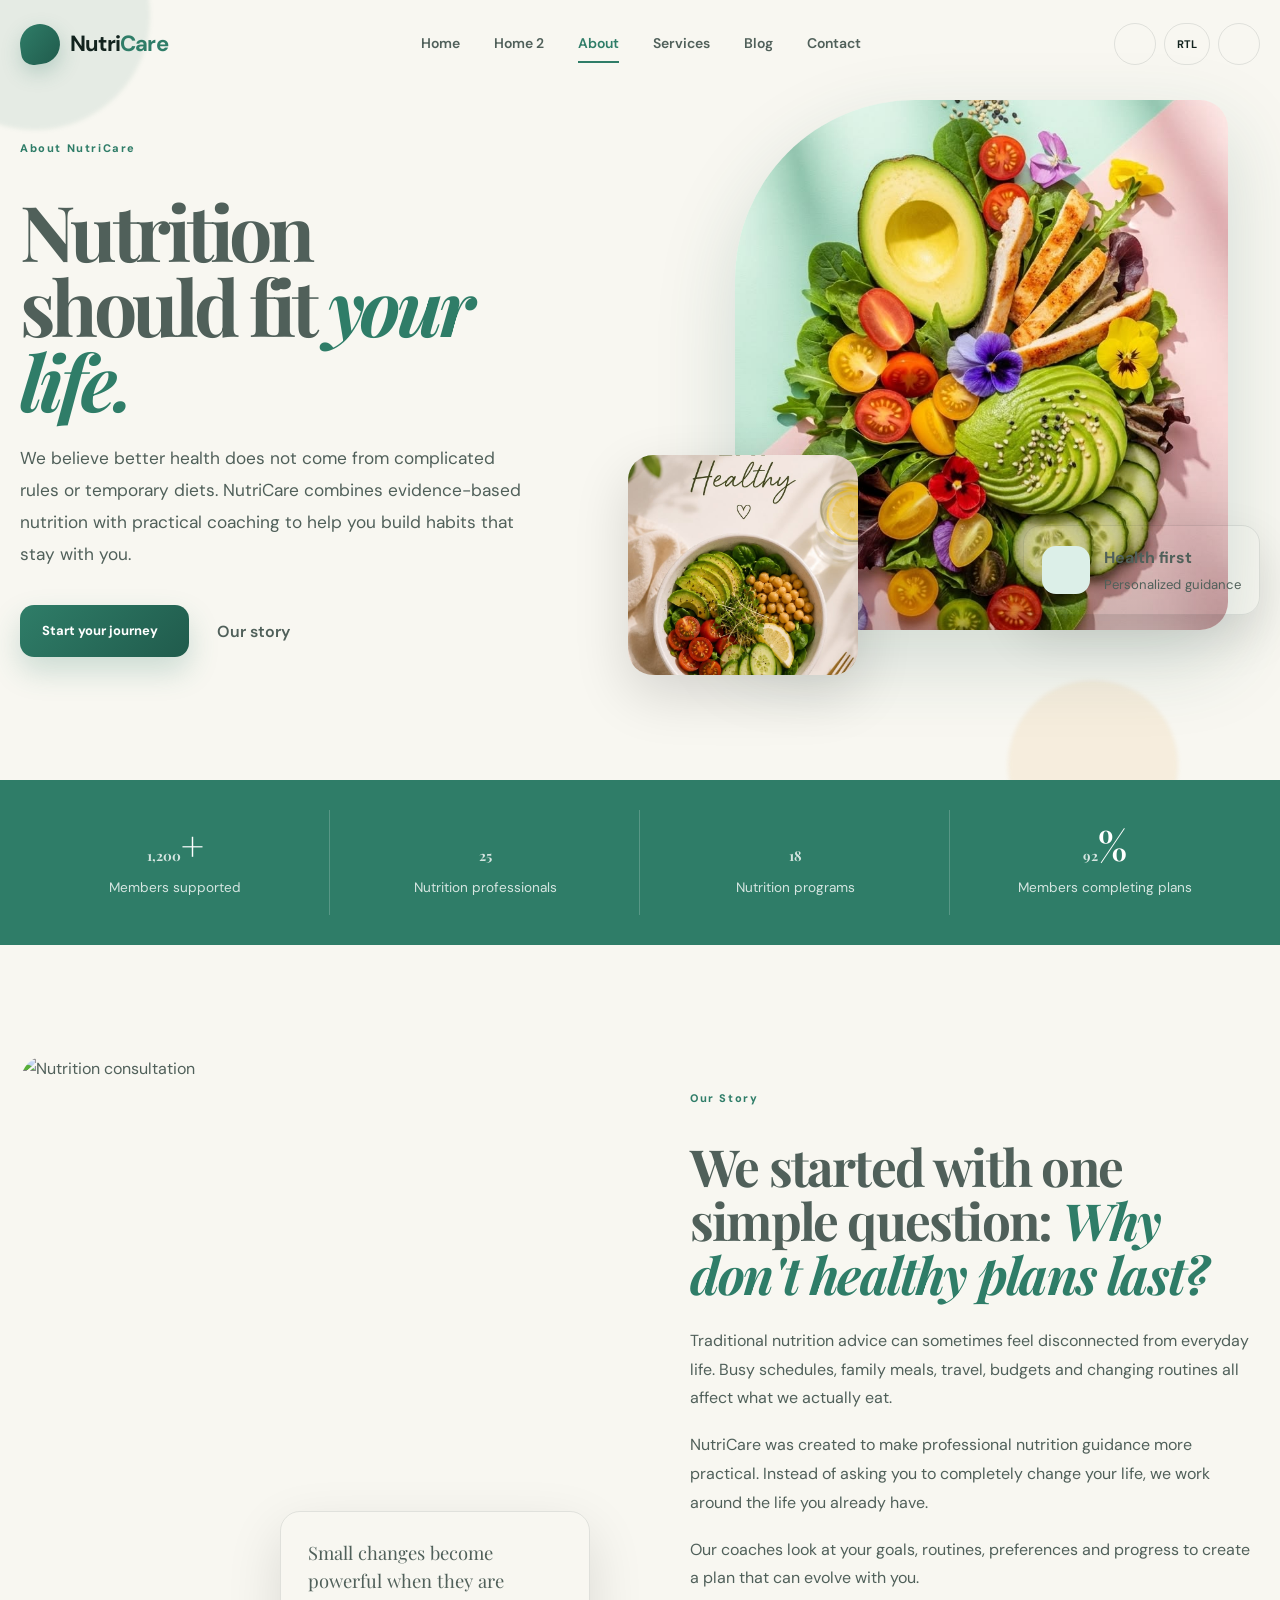
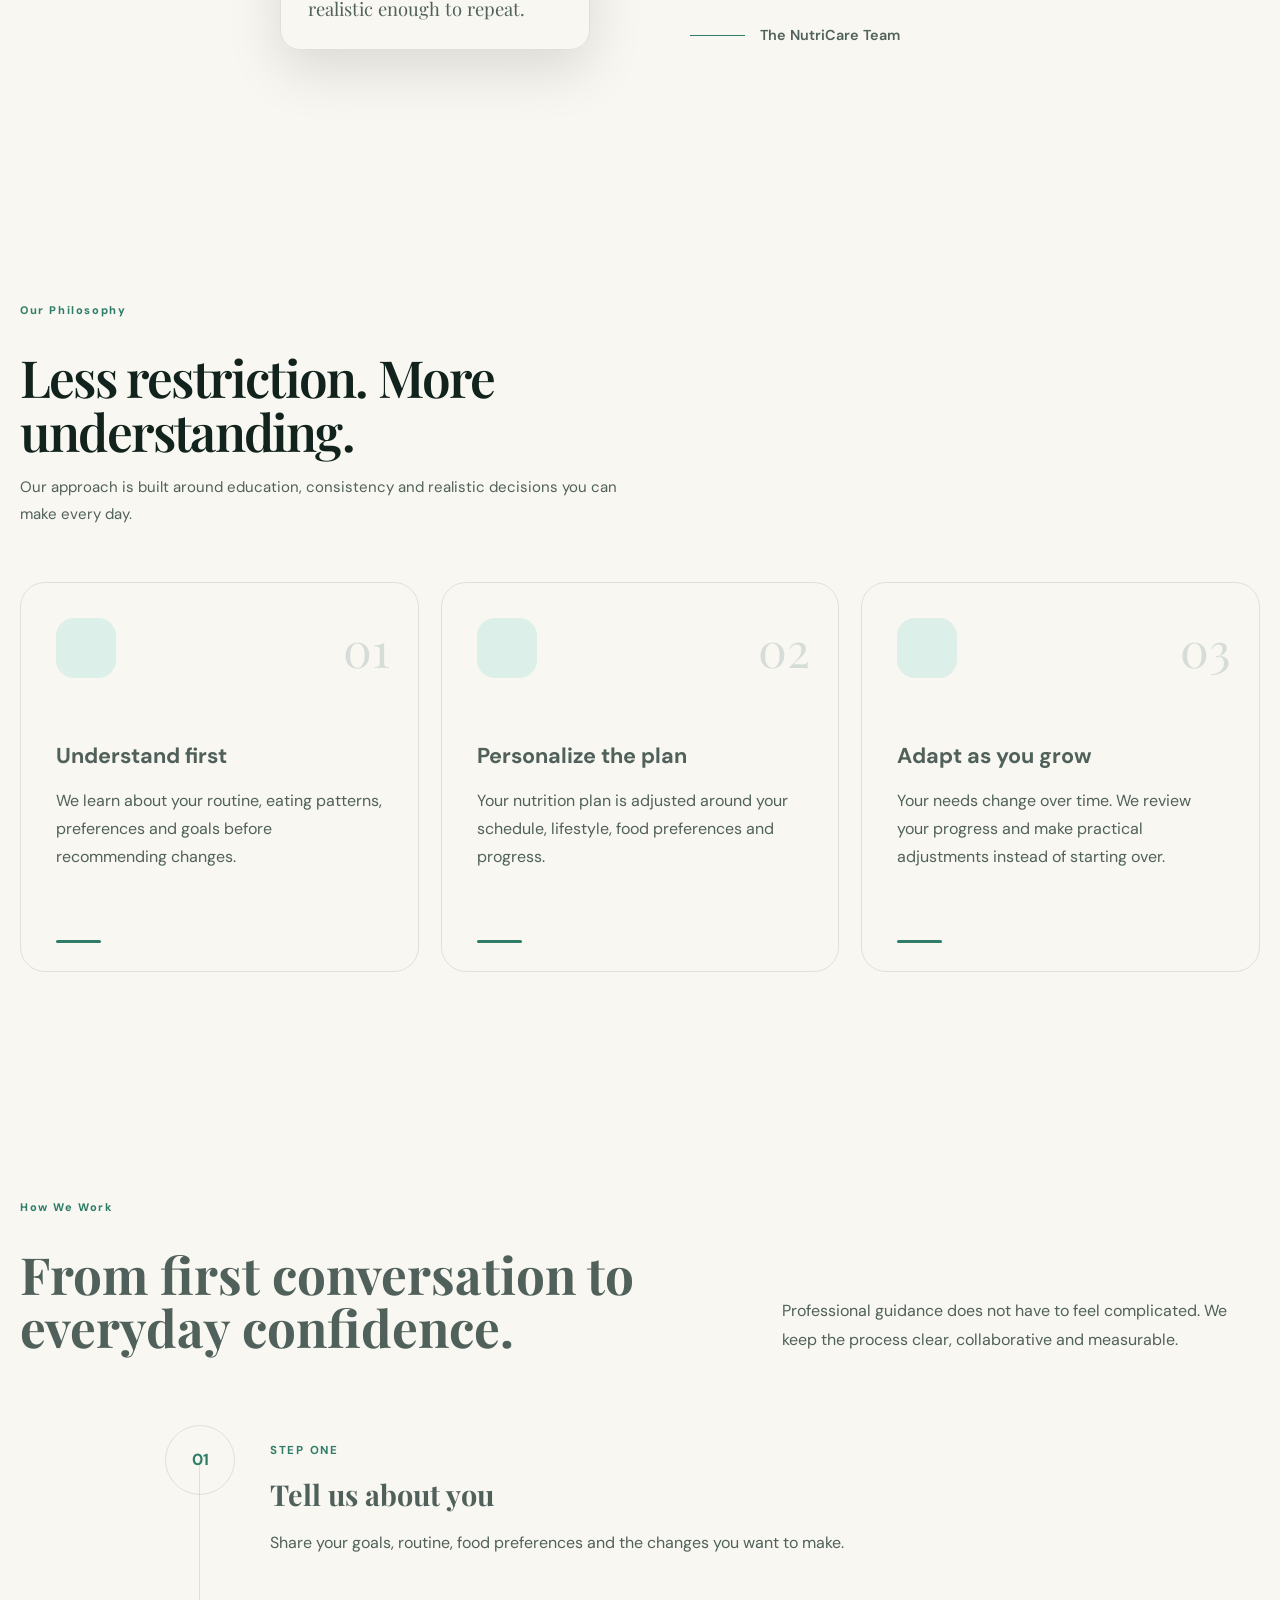
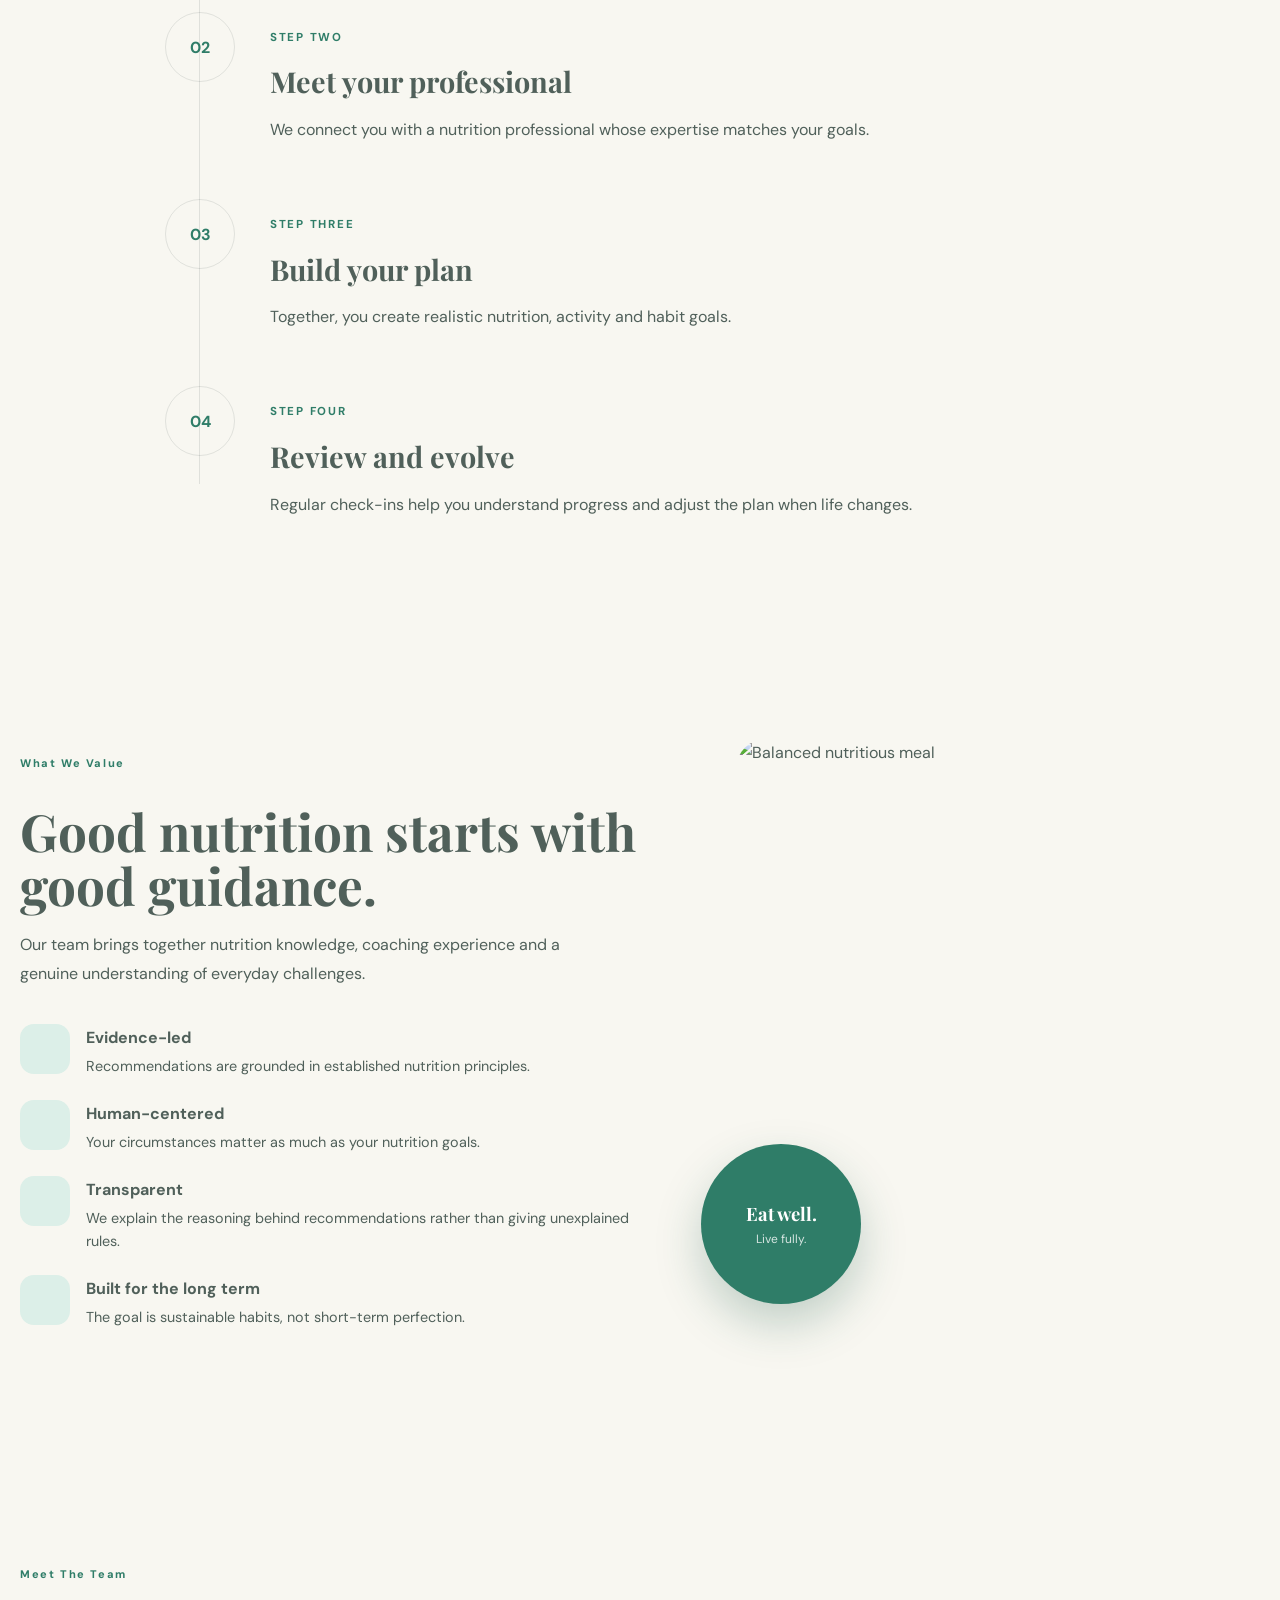
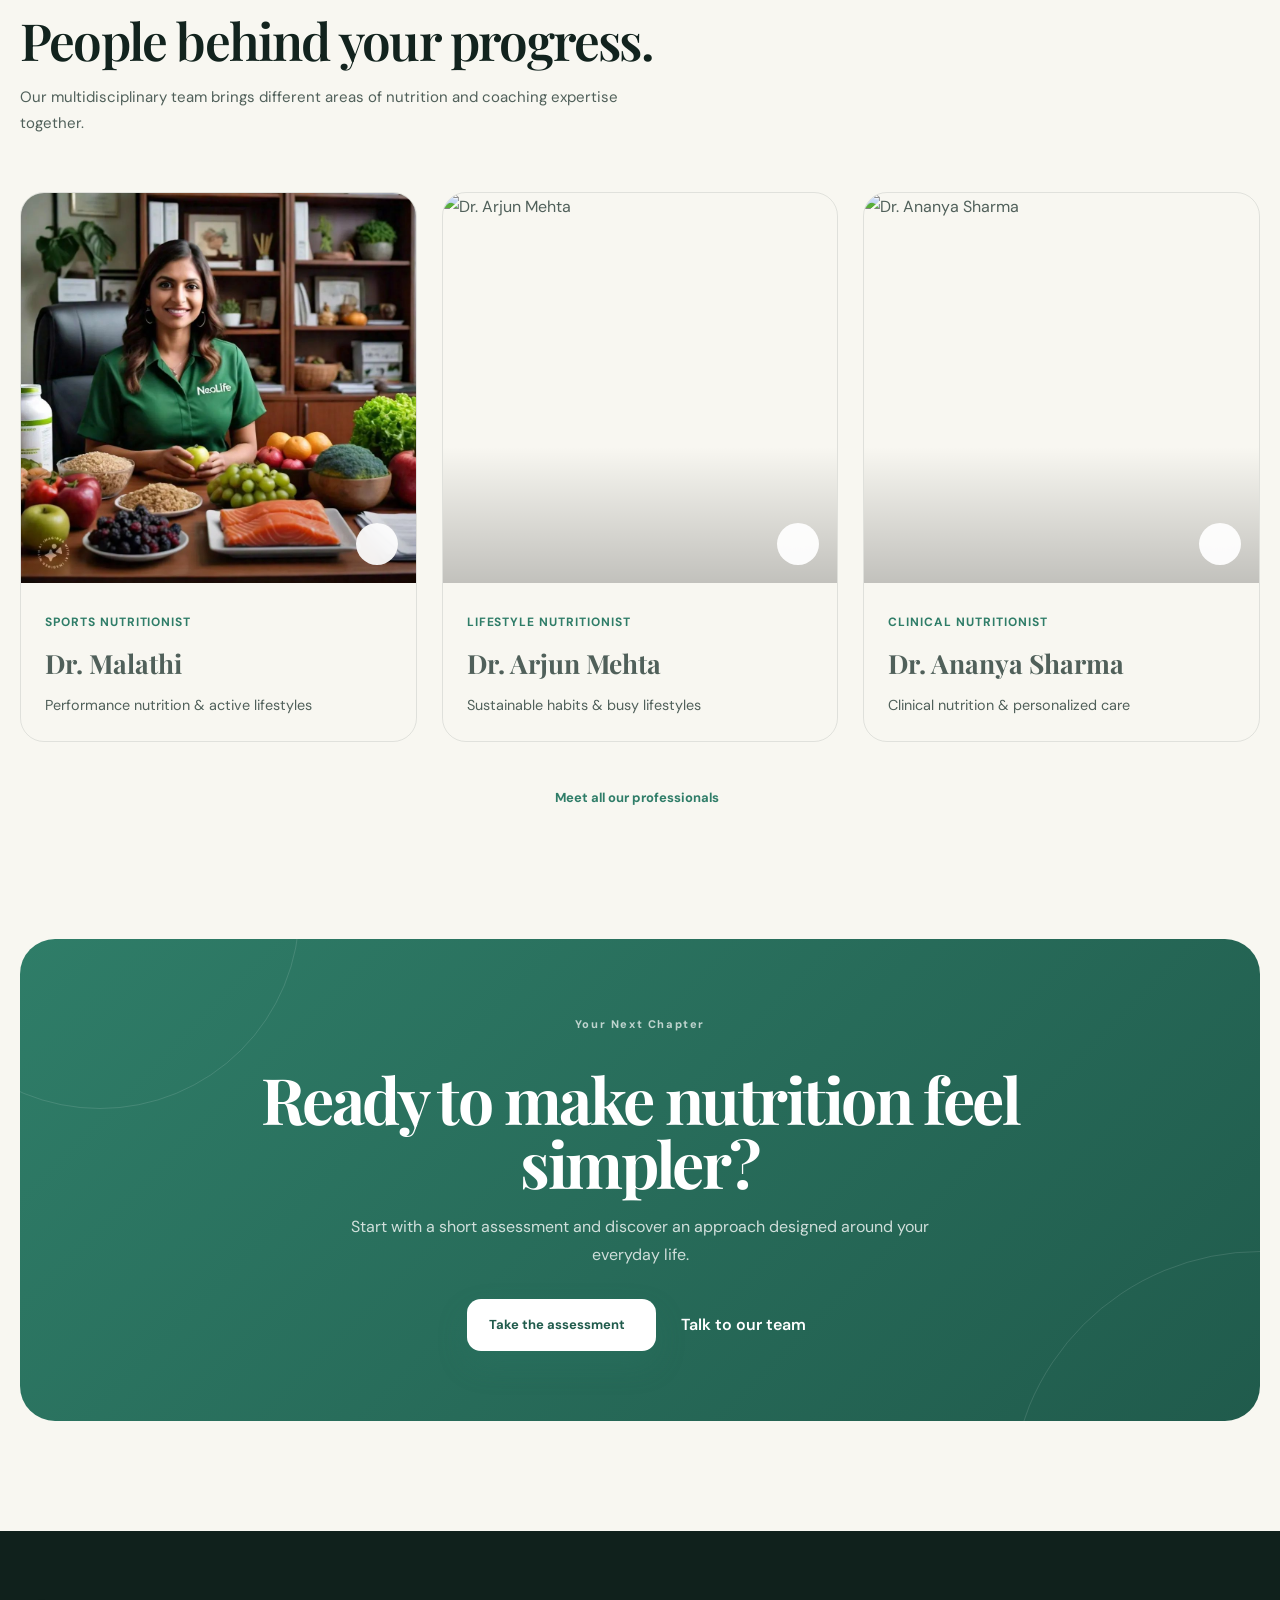
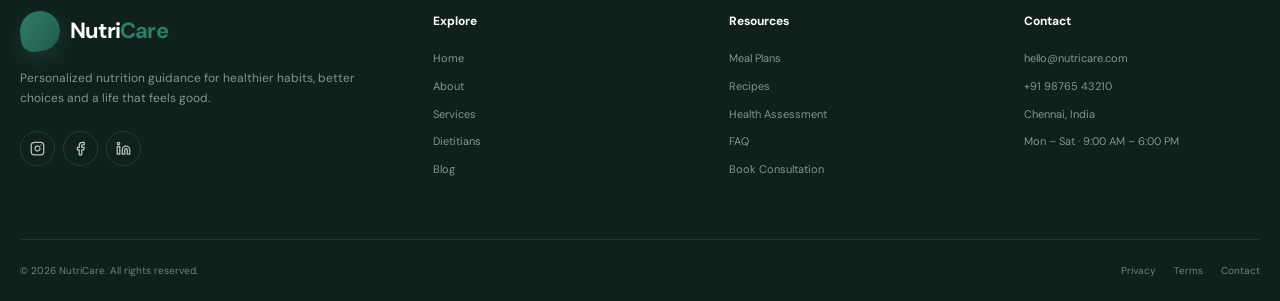
==== commit 5bdc8cdb: "add links" ====
--- a/pages/about.html
+++ b/pages/about.html
@@ -265,7 +265,7 @@
                 <div class="about-image-main">
 
                     <img
-                        src="/assets/images/aboutHeroImg.jpg"
+                        src="../assets/images/aboutHeroImg.jpg"
                         alt="Healthy nutritious food"
                     >
 
@@ -289,7 +289,7 @@
                 <div class="about-image-small">
 
                     <img
-                        src="/assets/images/abouthero.jpg"
+                        src="../assets/images/abouthero.jpg"
                         alt="Fresh healthy meal"
                     >
 
@@ -893,13 +893,13 @@
                 <div class="team-photo">
 
                     <img
-                        src="https://images.unsplash.com/photo-1594824476967-48c8b964273f?w=700&q=85"
-                        alt="Dr. Maya Patel"
+                        src="../assets/images/nutritionist.jpg"
+                        alt="Dr. Malathi"
                     >
 
                     <div class="team-social">
                         <a href="#" aria-label="LinkedIn">
-                            <i data-lucide="linkedin"></i>
+                            <i data-lucide="stethoscope"></i>
                         </a>
                     </div>
 
@@ -912,7 +912,7 @@
                     </span>
 
                     <h3>
-                        Dr. Maya Patel
+                        Dr. Malathi
                     </h3>
 
                     <p>
@@ -936,7 +936,7 @@
 
                     <div class="team-social">
                         <a href="#" aria-label="LinkedIn">
-                            <i data-lucide="linkedin"></i>
+                            <i data-lucide="heart-pulse"></i>
                         </a>
                     </div>
 
@@ -973,7 +973,7 @@
 
                     <div class="team-social">
                         <a href="#" aria-label="LinkedIn">
-                            <i data-lucide="linkedin"></i>
+                            <i data-lucide="clipboard-plus"></i>
                         </a>
                     </div>
 
@@ -1117,21 +1117,31 @@
                 </p>
 
 
-                <div class="social-links">
-
-                    <a href="#" aria-label="Instagram">
-                        <i data-lucide="instagram"></i>
-                    </a>
-
-                    <a href="#" aria-label="Facebook">
-                        <i data-lucide="facebook"></i>
-                    </a>
-
-                    <a href="#" aria-label="LinkedIn">
-                        <i data-lucide="linkedin"></i>
-                    </a>
-
-                </div>
+             <div class="social-links">
+
+    <a href="#" aria-label="Instagram">
+        <svg viewBox="0 0 24 24" fill="none" stroke="currentColor" stroke-width="2" stroke-linecap="round" stroke-linejoin="round" aria-hidden="true">
+            <rect x="2" y="2" width="20" height="20" rx="5" ry="5"></rect>
+            <path d="M16 11.37A4 4 0 1 1 12.63 8 4 4 0 0 1 16 11.37z"></path>
+            <line x1="17.5" y1="6.5" x2="17.51" y2="6.5"></line>
+        </svg>
+    </a>
+
+    <a href="#" aria-label="Facebook">
+        <svg viewBox="0 0 24 24" fill="none" stroke="currentColor" stroke-width="2" stroke-linecap="round" stroke-linejoin="round" aria-hidden="true">
+            <path d="M18 2h-3a5 5 0 0 0-5 5v3H7v4h3v8h4v-8h3l1-4h-4V7a1 1 0 0 1 1-1h3z"></path>
+        </svg>
+    </a>
+
+    <a href="#" aria-label="LinkedIn">
+        <svg viewBox="0 0 24 24" fill="none" stroke="currentColor" stroke-width="2" stroke-linecap="round" stroke-linejoin="round" aria-hidden="true">
+            <path d="M16 8a6 6 0 0 1 6 6v7h-4v-7a2 2 0 0 0-2-2 2 2 0 0 0-2 2v7h-4v-7a6 6 0 0 1 6-6z"></path>
+            <rect x="2" y="9" width="4" height="12"></rect>
+            <circle cx="4" cy="4" r="2"></circle>
+        </svg>
+    </a>
+
+</div>
 
             </div>
 
--- a/assets/css/style.css
+++ b/assets/css/style.css
@@ -883,6 +883,25 @@
 }
 
 
+.btn-dark {
+    color: #ffffff;
+    background: #12231e;
+}
+
+html.dark .btn-dark {
+    background: var(--primary);   /* dark bg-la theriya */
+}
+
+.btn-light {
+    color: #12231e;
+    background: #ffffff;
+    box-shadow: var(--shadow-sm);
+}
+
+.newsletter-form input {
+    color: #12231e;              /* dark mode-la input text light aagama */
+}
+
 /* =========================================================
    HERO TRUST
 ========================================================= */
